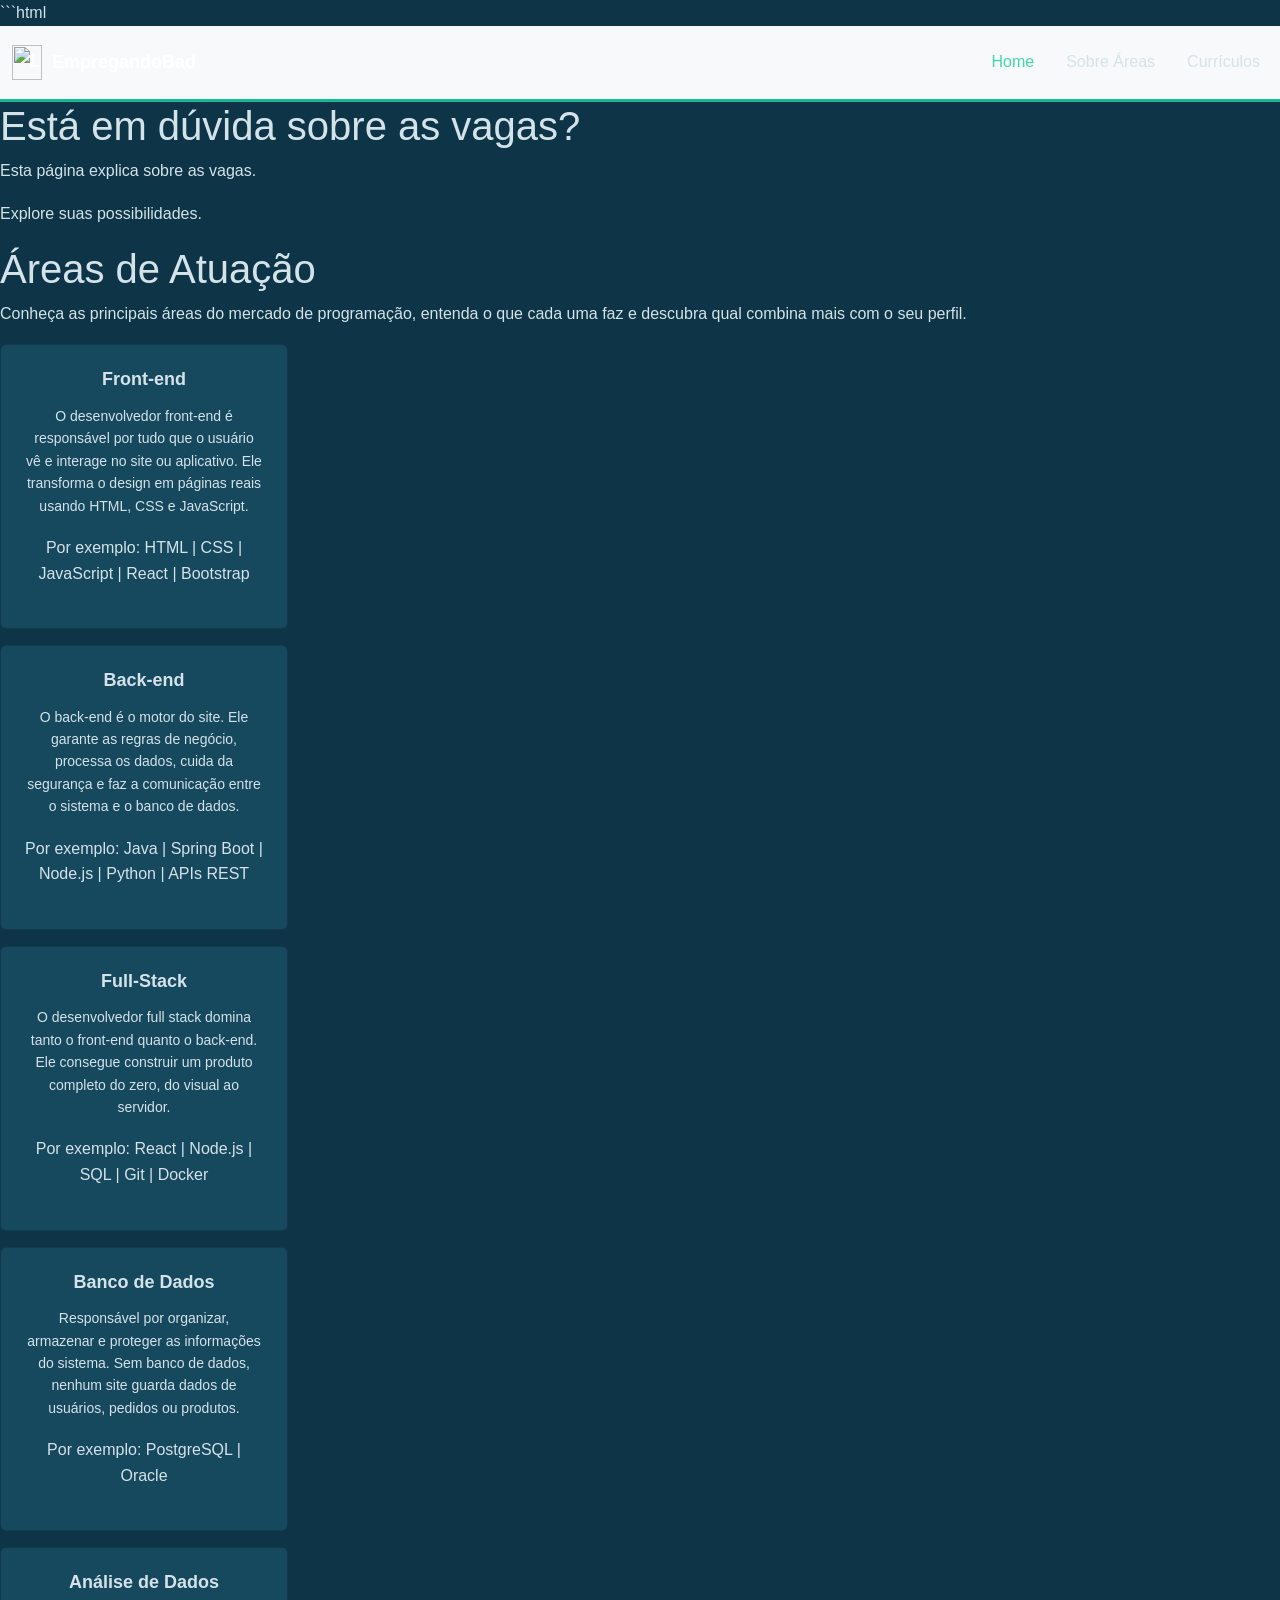
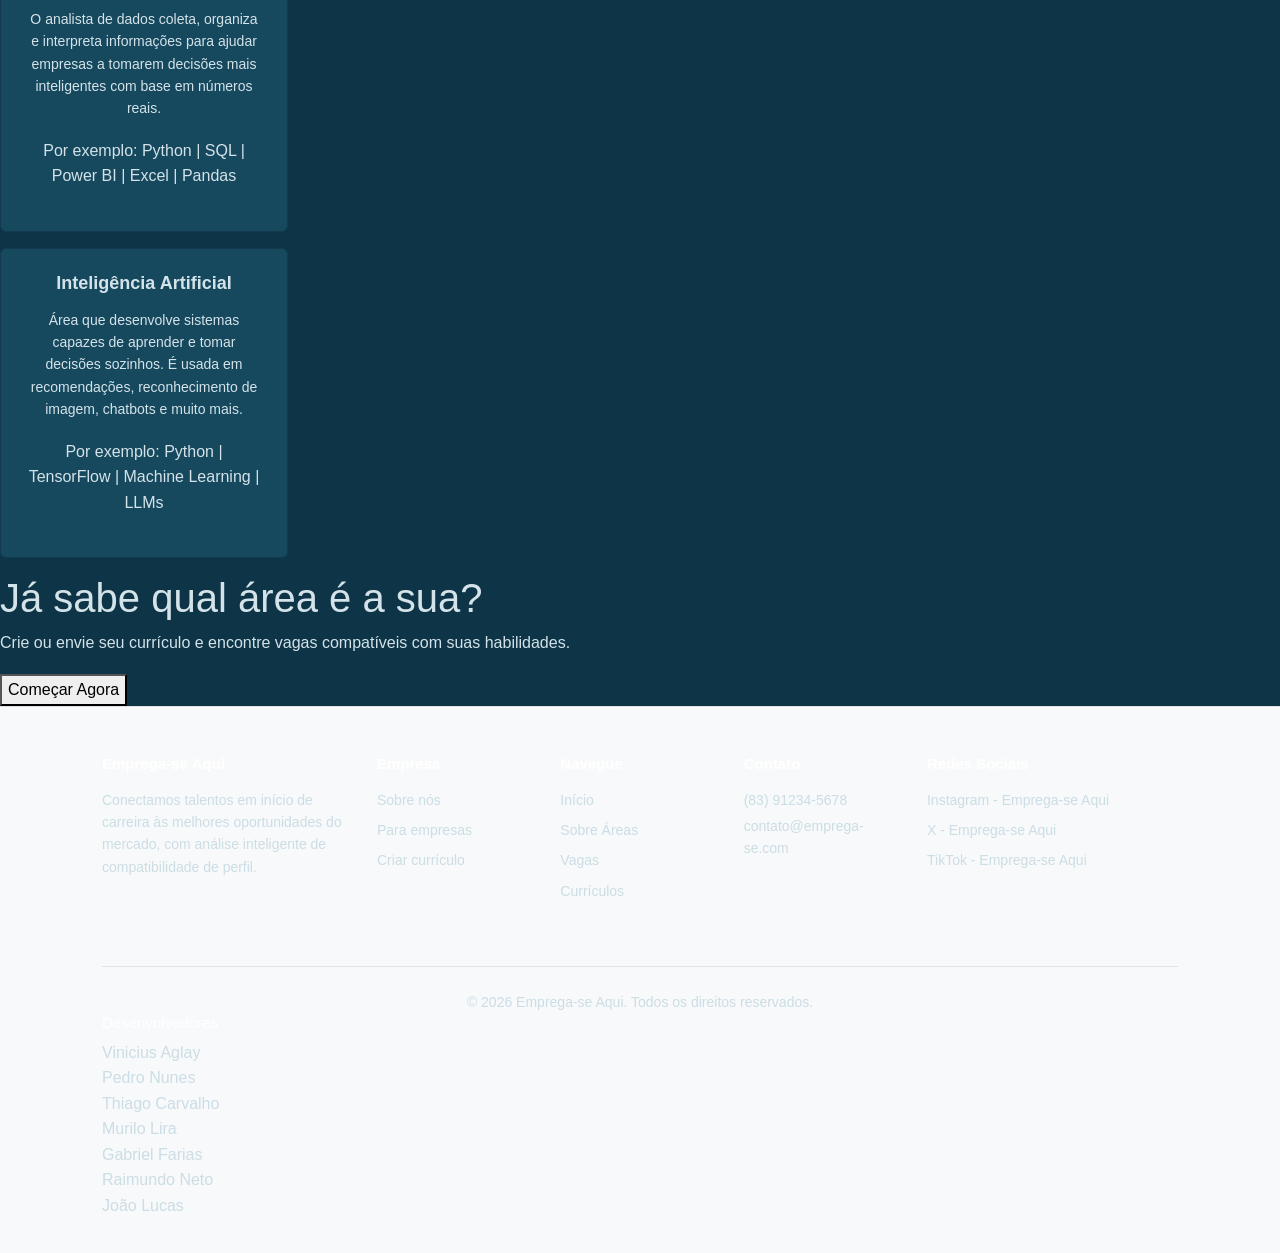
==== area.html @ 3645e340 "feat: Adicionando bagulhos que Vinicius fez" ====
```html
<!DOCTYPE html>
<html lang="en">

<head>
    <meta charset="UTF-8">
    <meta name="viewport" content="width=device-width, initial-scale=1.0">

    <title>Document</title>

    <link href="https://cdn.jsdelivr.net/npm/bootstrap@5.3.8/dist/css/bootstrap.min.css" rel="stylesheet"
        integrity="sha384-sRIl4kxILFvY47J16cr9ZwB07vP4J8+LH7qKQnuqkuIAvNWLzeN8tE5YBujZqJLB"
        crossorigin="anonymous">

    <link rel="stylesheet" href="styles.css">

    <script type="text/babel" src="script.js" defer></script>
    <script src="https://unpkg.com/react@17/umd/react.development.js" crossorigin></script>
    <script src="https://unpkg.com/react-dom@17/umd/react-dom.development.js" crossorigin></script>
    <script src="https://unpkg.com/@babel/standalone/babel.min.js"></script>
</head>

<body>

    <!-- NAV BAR -->
    <nav class="navbar navbar-expand-lg bg-body-tertiary">
        <div class="container-fluid">

            <a class="navbar-brand" href="#">
                <img src="microsoft.png" alt="Logo" width="30" height="34" class="d-inline-block align-text-top">
                EmpregandoBad
            </a>

            <button class="navbar-toggler" type="button" data-bs-toggle="collapse" data-bs-target="#navbarNav"
                aria-controls="navbarNav" aria-expanded="false" aria-label="Toggle navigation">
                <span class="navbar-toggler-icon"></span>
            </button>

            <div class="collapse navbar-collapse" id="navbarNav">
                <ul class="navbar-nav">

                    <li class="nav-item">
                        <a class="nav-link active" aria-current="page" href="index.html">Home</a>
                    </li>

                    <li class="nav-item">
                        <a class="nav-link" href="#">Sobre Áreas</a>
                    </li>

                    <li class="nav-item">
                        <a class="nav-link" href="#">Currículos</a>
                    </li>

                </ul>
            </div>

        </div>
    </nav>

    <!-- Sobre as Vagas -->
    <h1>Está em dúvida sobre as vagas?</h1>

    <p>Esta página explica sobre as vagas.</p>

    <p>Explore suas possibilidades.</p>

    <h1>Áreas de Atuação</h1>

    <p>
        Conheça as principais áreas do mercado de programação, entenda o que cada uma
        faz e descubra qual combina mais com o seu perfil.
    </p>

    <!-- Front-end -->
    <div class="card text-center mb-3" style="width: 18rem;">
        <div class="card-body">

            <h5 class="card-title">Front-end</h5>

            <p class="card-text">
                O desenvolvedor front-end é responsável por tudo que o usuário vê e interage no site ou aplicativo.
                Ele transforma o design em páginas reais usando HTML, CSS e JavaScript.
            </p>

            <div class="tecnologias">
                <p>Por exemplo: HTML | CSS | JavaScript | React | Bootstrap</p>
            </div>

        </div>
    </div>

    <!-- Back-end -->
    <div class="card text-center mb-3" style="width: 18rem;">
        <div class="card-body">

            <h5 class="card-title">Back-end</h5>

            <p class="card-text">
                O back-end é o motor do site. Ele garante as regras de negócio, processa os dados,
                cuida da segurança e faz a comunicação entre o sistema e o banco de dados.
            </p>

            <div class="tecnologias">
                <p>Por exemplo: Java | Spring Boot | Node.js | Python | APIs REST</p>
            </div>

        </div>
    </div>

    <!-- Full-Stack -->
    <div class="card text-center mb-3" style="width: 18rem;">
        <div class="card-body">

            <h5 class="card-title">Full-Stack</h5>

            <p class="card-text">
                O desenvolvedor full stack domina tanto o front-end quanto o back-end.
                Ele consegue construir um produto completo do zero, do visual ao servidor.
            </p>

            <div class="tecnologias">
                <p>Por exemplo: React | Node.js | SQL | Git | Docker</p>
            </div>

        </div>
    </div>

    <!-- Banco de Dados -->
    <div class="card text-center mb-3" style="width: 18rem;">
        <div class="card-body">

            <h5 class="card-title">Banco de Dados</h5>

            <p class="card-text">
                Responsável por organizar, armazenar e proteger as informações do sistema.
                Sem banco de dados, nenhum site guarda dados de usuários, pedidos ou produtos.
            </p>

            <div class="tecnologias">
                <p>Por exemplo: PostgreSQL | Oracle</p>
            </div>

        </div>
    </div>

    <!-- Análise de Dados -->
    <div class="card text-center mb-3" style="width: 18rem;">
        <div class="card-body">

            <h5 class="card-title">Análise de Dados</h5>

            <p class="card-text">
                O analista de dados coleta, organiza e interpreta informações para ajudar empresas
                a tomarem decisões mais inteligentes com base em números reais.
            </p>

            <div class="tecnologias">
                <p>Por exemplo: Python | SQL | Power BI | Excel | Pandas</p>
            </div>

        </div>
    </div>

    <!-- Inteligência Artificial -->
    <div class="card text-center mb-3" style="width: 18rem;">
        <div class="card-body">

            <h5 class="card-title">Inteligência Artificial</h5>

            <p class="card-text">
                Área que desenvolve sistemas capazes de aprender e tomar decisões sozinhos.
                É usada em recomendações, reconhecimento de imagem, chatbots e muito mais.
            </p>

            <div class="tecnologias">
                <p>Por exemplo: Python | TensorFlow | Machine Learning | LLMs</p>
            </div>

        </div>
    </div>

    <h1>Já sabe qual área é a sua?</h1>

    <p>
        Crie ou envie seu currículo e encontre vagas compatíveis com suas habilidades.
    </p>

    <button>Começar Agora</button>

    <!-- FOOTER -->
    <footer class="bg-body-tertiary pt-5 pb-3 border-top">
        <div class="container">

            <div class="row">

                <div class="col-md-3 mb-4">
                    <h5 class="fw-bold mb-3">Emprega-se Aqui</h5>

                    <p class="text-muted small">
                        Conectamos talentos em início de carreira às melhores oportunidades do mercado,
                        com análise inteligente de compatibilidade de perfil.
                    </p>
                </div>

                <div class="col-md-2 mb-4">
                    <h5 class="fw-bold mb-3">Empresa</h5>

                    <ul class="list-unstyled small">
                        <li class="mb-2">
                            <a href="#" class="text-decoration-none text-secondary">Sobre nós</a>
                        </li>

                        <li class="mb-2">
                            <a href="#" class="text-decoration-none text-secondary">Para empresas</a>
                        </li>

                        <li class="mb-2">
                            <a href="#" class="text-decoration-none text-secondary">Criar currículo</a>
                        </li>
                    </ul>
                </div>

                <div class="col-md-2 mb-4">
                    <h5 class="fw-bold mb-3">Navegue</h5>

                    <ul class="list-unstyled small">

                        <li class="mb-2">
                            <a href="index.html" class="text-decoration-none text-secondary">Início</a>
                        </li>

                        <li class="mb-2">
                            <a href="area.html" class="text-decoration-none text-secondary">Sobre Áreas</a>
                        </li>

                        <li class="mb-2">
                            <a href="#" class="text-decoration-none text-secondary">Vagas</a>
                        </li>

                        <li class="mb-2">
                            <a href="#" class="text-decoration-none text-secondary">Currículos</a>
                        </li>
                    </ul>
                </div>

                <div class="col-md-2 mb-4">
                    <h5 class="fw-bold mb-3">Contato</h5>
                    <p class="small text-muted mb-1">(83) 91234-5678</p>
                    <p class="small text-muted">
                        contato@emprega-se.com
                    </p>
                </div>

                <div class="col-md-3 mb-4">
                    <h5 class="fw-bold mb-3">Redes Sociais</h5>

                    <ul class="list-unstyled small">

                        <li class="mb-2">
                            <a href="#" class="text-decoration-none text-secondary">
                                Instagram - Emprega-se Aqui
                            </a>
                        </li>

                        <li class="mb-2">
                            <a href="#" class="text-decoration-none text-secondary">
                                X - Emprega-se Aqui
                            </a>
                        </li>

                        <li class="mb-2">
                            <a href="#" class="text-decoration-none text-secondary">
                                TikTok - Emprega-se Aqui
                            </a>
                        </li>
                    </ul>
                </div>
            </div>
            <hr class="my-4">

            <div class="text-center">
                <p class="text-muted small mb-0">
                    &copy; 2026 Emprega-se Aqui. Todos os direitos reservados.
                </p> 
            </div>

            <h6>Desenvolvedores</h6>
            <p>
                Vinicius Aglay <br>
                Pedro Nunes <br>
                Thiago Carvalho <br>
                Murilo Lira <br>
                Gabriel Farias <br>
                Raimundo Neto <br>
                João Lucas
            </p>
        </div>
    </footer>
</body>
</html>
---- styles.css ----
body {
    font-family: Arial, sans-serif;
    background-color: #0d3447;
    color: #d4e3e9;
    line-height: 1.6;
}

.container {
    max-width: 1100px;
}

h2, h3, h5 {
    color: #f4f8fa;
}

h2 {
    font-size: 26px;
    margin-bottom: 24px;
}

p {
    margin-bottom: 18px;
}

a {
    color: #43d6b0;
}

a:hover {
    color: #8aebcf;
}

/* Menu */
.navbar {
    background-color: #092a3a;
    padding: 14px 0;
    border-bottom: 3px solid #13b992;
}

.navbar-brand {
    display: flex;
    align-items: center;
    gap: 10px;
    font-size: 18px;
    font-weight: 700;
    color: #fff;
}

.navbar-brand img {
    width: 30px;
    height: 35px;
    object-fit: contain;
}

.navbar-brand:hover {
    color: #fff;
}

.navbar-nav {
    margin-left: auto;
    gap: 16px;
}

.navbar .nav-link {
    color: #d4e3e9;
}

.navbar .nav-link:hover,
.navbar .nav-link.active {
    color: #43d6b0;
}

/* Banner e números */
#carouselBanner {
    max-width: 900px;
    margin: 28px auto;
}

#carouselBanner .carousel-inner {
    border-radius: 8px;
}

#carouselBanner img {
    width: 100%;
    height: auto;
    object-fit: contain;
}

.estatisticas h3 {
    font-size: 30px;
    font-weight: 700;
    margin-bottom: 6px;
}

.estatisticas p {
    font-size: 14px;
}

body > hr {
    max-width: 1076px;
    margin: 40px auto;
    border-color: #365d70;
    opacity: 1;
}

/* Passo a passo */
.como-funciona {
    text-align: center;
}

.como-funciona h6 {
    color: #43d6b0;
    margin-bottom: 10px;
}

.como-funciona h3 {
    font-size: 26px;
    margin-bottom: 14px;
}

.cards.container {
    display: flex;
    gap: 24px;
    margin-top: 28px;
    margin-bottom: 40px;
}

.cards .card {
    flex: 1;
    min-width: 0;
    border: 1px solid #365d70;
    border-top: 3px solid #13b992;
    border-radius: 8px;
}

.card {
    background-color: #16485e;
    color: #d4e3e9;
}

.text-muted,
.card-subtitle.text-body-secondary {
    color: #b8ced8 !important;
}

.card-body {
    padding: 24px;
}

.cards .card-body {
    display: flex;
    flex-direction: column;
}

.card-title {
    font-size: 18px;
    font-weight: 700;
    margin-bottom: 14px;
}

.card-subtitle {
    font-size: 15px;
    line-height: 1.5;
}

.card-text {
    font-size: 14px;
}

.card-link {
    margin-top: auto;
    font-weight: 600;
}

/* Sobre e perguntas frequentes */
.quem-somos,
.faq-section {
    max-width: 900px;
    margin-top: 40px;
    margin-bottom: 40px;
}

.quem-somos h2,
.faq-section > h2,
.comments-section > h2 {
    text-align: center;
}

.quem-somos h2:not(:first-child) {
    margin-top: 32px;
}

.quem-somos b {
    display: block;
    text-align: center;
    color: #43d6b0;
    margin-top: 28px;
}

.accordion-item {
    background-color: #16485e;
    border-color: #365d70;
}

.accordion-header {
    margin: 0;
}

.accordion-button {
    color: #f4f8fa;
    background-color: #16485e;
    line-height: 1.5;
}

.accordion-button:not(.collapsed) {
    color: #8aebcf;
    background-color: #1c5369;
    box-shadow: none;
}

.accordion-button::after {
    filter: brightness(0) invert(1);
}

.accordion-button:focus,
.form-control:focus {
    border-color: #43d6b0;
    box-shadow: 0 0 0 3px rgba(67, 214, 176, 0.25);
}

.accordion-body {
    color: #d4e3e9;
}

/* Comentários */
.comments-section {
    margin-top: 40px;
    margin-bottom: 48px;
}

.comments-carousel {
    padding-bottom: 56px;
}

.comment-slide {
    display: flex;
    gap: 24px;
    align-items: stretch;
}

.comment-card {
    flex: 1;
    min-width: 0;
    border: 1px solid #365d70;
    border-radius: 8px;
}

.comment-card .card-text {
    margin-bottom: 0;
}

.comments-carousel .carousel-control-prev,
.comments-carousel .carousel-control-next {
    top: auto;
    bottom: 0;
    width: 36px;
    height: 36px;
    background-color: #1c5369;
    border: 1px solid #527b8e;
    border-radius: 4px;
    opacity: 1;
}

.comments-carousel .carousel-control-prev {
    left: calc(50% - 42px);
}

.comments-carousel .carousel-control-next {
    right: calc(50% - 42px);
}

.comments-carousel .carousel-control-prev-icon,
.comments-carousel .carousel-control-next-icon {
    width: 18px;
    height: 18px;
}

.comment-form {
    max-width: 700px;
    margin: 28px auto 0;
    padding: 24px;
    background-color: #16485e;
    border: 1px solid #365d70;
    border-radius: 8px;
}

.form-label {
    font-weight: 600;
}

.form-control {
    background-color: #0d3447;
    color: #f4f8fa;
    border-color: #527b8e;
    padding: 10px 12px;
}

.form-control::placeholder {
    color: #b8ced8;
    opacity: 1;
}

.form-control:focus {
    background-color: #0d3447;
    color: #f4f8fa;
}

a:focus-visible,
button:focus-visible {
    outline: 2px solid #43d6b0;
    outline-offset: 3px;
}

.btn-primary {
    background-color: #43d6b0;
    border-color: #43d6b0;
    color: #092a3a;
    font-weight: 600;
    padding: 8px 24px;
}

.btn-primary:hover,
.btn-primary:focus-visible,
.btn-primary:active {
    background-color: #8aebcf !important;
    border-color: #8aebcf !important;
    color: #092a3a !important;
}

/* Rodapé */
footer {
    background-color: #092a3a;
    border-color: #365d70 !important;
    color: #cbdde5;
}

footer h5,
footer h6 {
    color: #fff;
    font-size: 15px;
}

footer .text-muted,
footer .text-secondary {
    color: #cbdde5 !important;
}

footer a:hover {
    color: #43d6b0 !important;
}

footer p,
footer a {
    overflow-wrap: anywhere;
}

footer hr {
    border-color: #8aa8b6;
}

.desenvolvedores {
    text-align: center;
    margin-top: 28px;
    font-size: 13px;
}

/* Celular e tablet */
@media (max-width: 767px) {
    #carouselBanner {
        margin: 20px 12px;
    }

    .cards.container,
    .comment-slide {
        flex-direction: column;
        gap: 16px;
    }

    body > hr {
        margin: 28px 12px;
    }

    .card-body,
    .comment-form {
        padding: 20px;
    }
}

@media (max-width: 991px) {
    .navbar-nav {
        gap: 0;
        margin-top: 12px;
    }
}
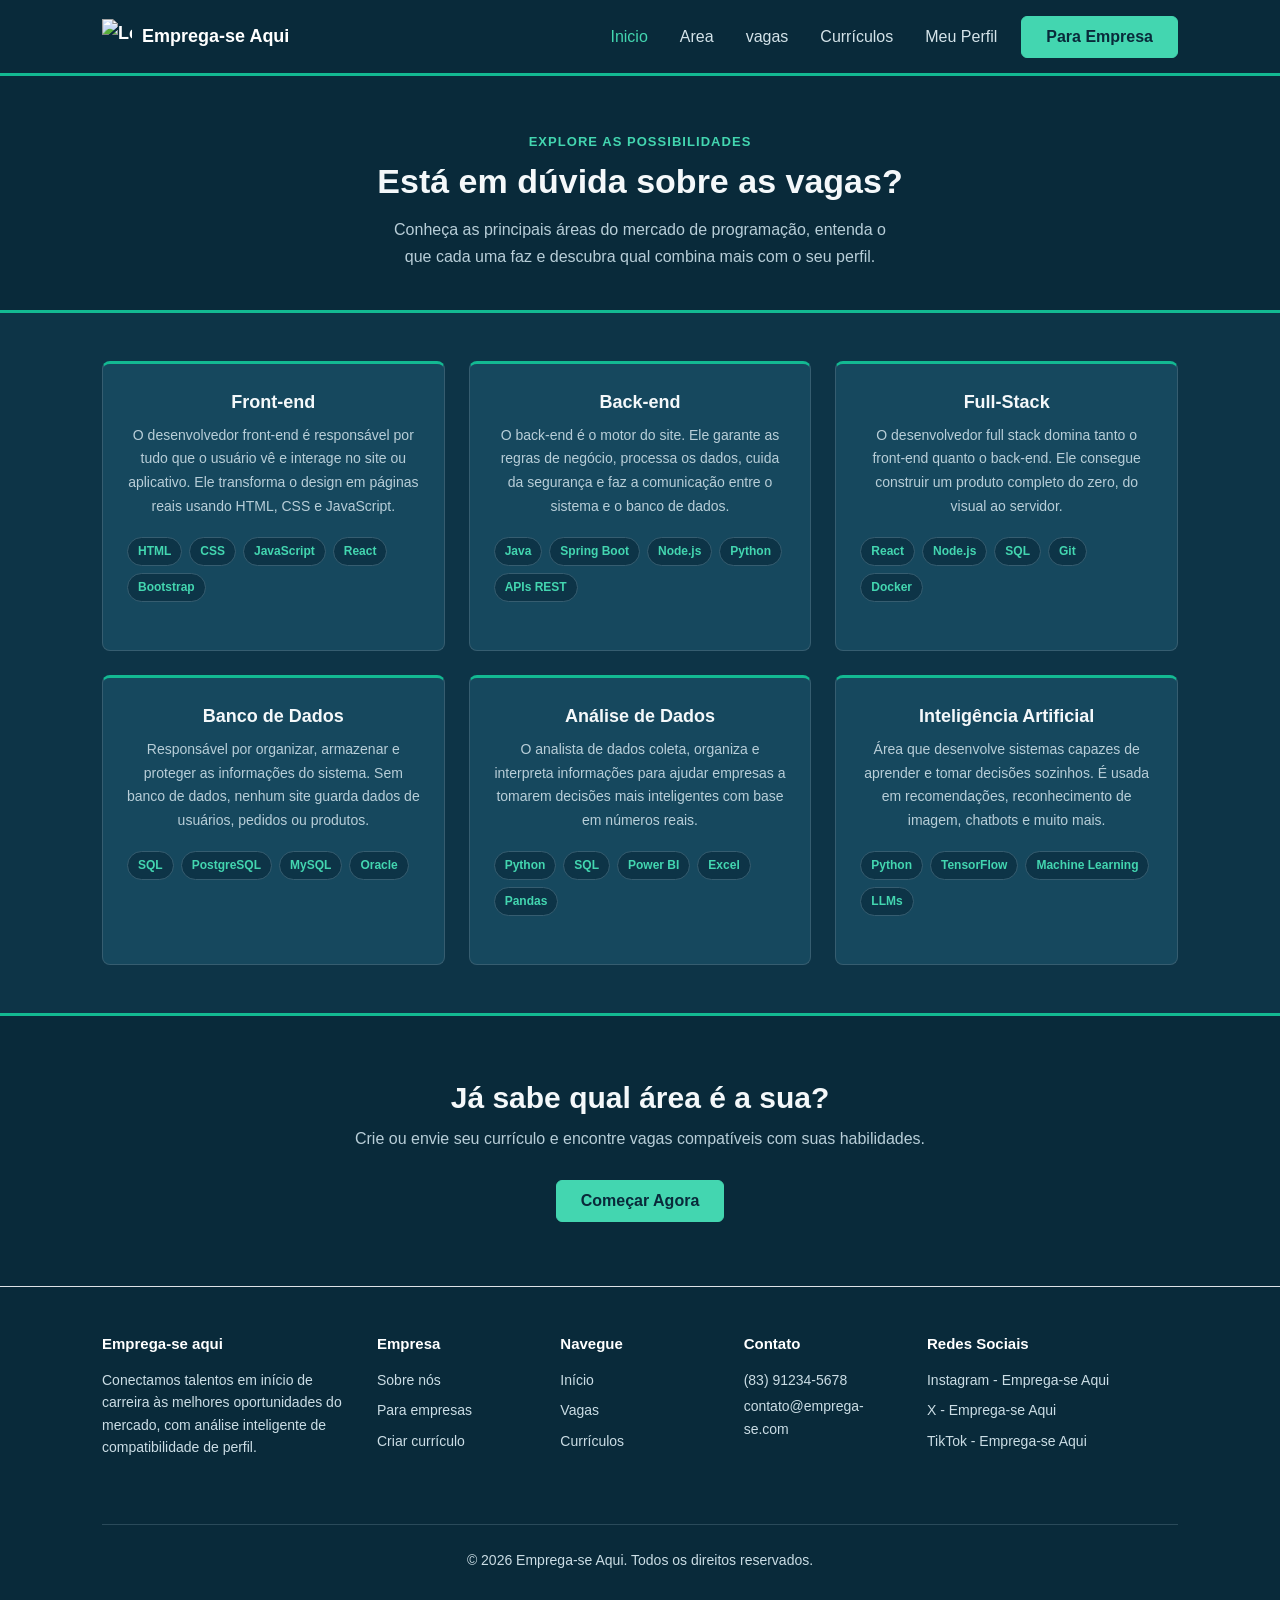
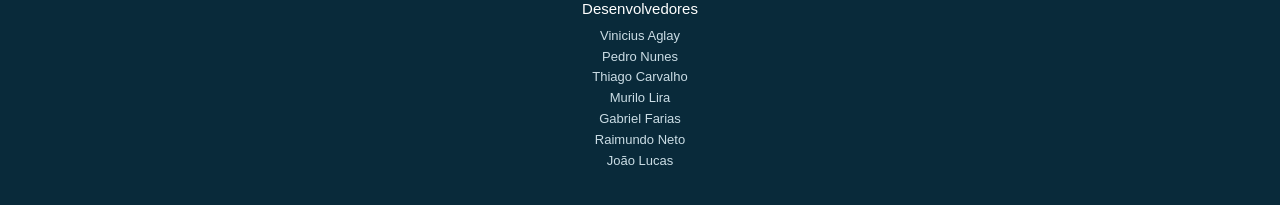
==== commit 27983145: "att dos arquivos de vini." ====
--- a/area.html
+++ b/area.html
@@ -1,12 +1,11 @@
-```html
 <!DOCTYPE html>
-<html lang="en">
+<html lang="pt-br">
 
 <head>
     <meta charset="UTF-8">
     <meta name="viewport" content="width=device-width, initial-scale=1.0">
 
-    <title>Document</title>
+    <title>Áreas — Emprega-se Aqui</title>
 
     <link href="https://cdn.jsdelivr.net/npm/bootstrap@5.3.8/dist/css/bootstrap.min.css" rel="stylesheet"
         integrity="sha384-sRIl4kxILFvY47J16cr9ZwB07vP4J8+LH7qKQnuqkuIAvNWLzeN8tE5YBujZqJLB"
@@ -22,280 +21,245 @@
 
 <body>
 
-    <!-- NAV BAR -->
-    <nav class="navbar navbar-expand-lg bg-body-tertiary">
-        <div class="container-fluid">
-
-            <a class="navbar-brand" href="#">
-                <img src="microsoft.png" alt="Logo" width="30" height="34" class="d-inline-block align-text-top">
-                EmpregandoBad
-            </a>
-
-            <button class="navbar-toggler" type="button" data-bs-toggle="collapse" data-bs-target="#navbarNav"
-                aria-controls="navbarNav" aria-expanded="false" aria-label="Toggle navigation">
-                <span class="navbar-toggler-icon"></span>
-            </button>
-
-            <div class="collapse navbar-collapse" id="navbarNav">
-                <ul class="navbar-nav">
-
-                    <li class="nav-item">
-                        <a class="nav-link active" aria-current="page" href="index.html">Home</a>
-                    </li>
-
-                    <li class="nav-item">
-                        <a class="nav-link" href="#">Sobre Áreas</a>
-                    </li>
-
-                    <li class="nav-item">
-                        <a class="nav-link" href="#">Currículos</a>
-                    </li>
-
-                </ul>
-            </div>
-
-        </div>
+    <nav class="navbar navbar-expand-lg" data-bs-theme="dark">
+      <div class="container">
+        <a class="navbar-brand" href="index.html">
+          <img src ="img/logo_emprega_se_aqui_30x35.png" alt="Logo" width="30" height="34" class="d-inline-block align-text-top"/>
+          Emprega-se Aqui
+        </a>
+        <button class="navbar-toggler" type="button" data-bs-toggle="collapse" data-bs-target="#navbarNav" aria-controls="navbarNav" aria-expanded="false" aria-label="Abrir menu">
+          <span class="navbar-toggler-icon"></span>
+        </button>
+        <div class="collapse navbar-collapse" id="navbarNav">
+          <ul class="navbar-nav">
+            <li class="nav-item">
+              <a class="nav-link active" aria-current="page" href="index.html">Inicio</a>
+            </li>
+            <li class="nav-item">
+              <a class="nav-link" href="area.html">Area</a>
+            </li>
+
+            <li class="nav-item">
+              <a class="nav-link" href="vagas.html">vagas</a>
+            </li>
+            <li class="nav-item">
+              <a class="nav-link" href="curriculo.html">Currículos</a>
+            </li>
+
+            <li class = "nav-item">
+              <a class ="nav-link" href="perfil.html">Meu Perfil</a>
+            </li>
+
+            <a class="btn btn-primary" href="empresa.html" role="button">Para Empresa</a>
+          </ul>
+        </div>
+      </div>
     </nav>
-
-    <!-- Sobre as Vagas -->
-    <h1>Está em dúvida sobre as vagas?</h1>
-
-    <p>Esta página explica sobre as vagas.</p>
-
-    <p>Explore suas possibilidades.</p>
-
-    <h1>Áreas de Atuação</h1>
-
-    <p>
-        Conheça as principais áreas do mercado de programação, entenda o que cada uma
-        faz e descubra qual combina mais com o seu perfil.
-    </p>
-
-    <!-- Front-end -->
-    <div class="card text-center mb-3" style="width: 18rem;">
-        <div class="card-body">
-
-            <h5 class="card-title">Front-end</h5>
-
-            <p class="card-text">
-                O desenvolvedor front-end é responsável por tudo que o usuário vê e interage no site ou aplicativo.
-                Ele transforma o design em páginas reais usando HTML, CSS e JavaScript.
+    
+    <div class="areas-hero">
+        <div class="container">
+            <p class="areas-rotulo">Explore as possibilidades</p>
+            <h1 class="areas-titulo">Está em dúvida sobre as vagas?</h1>
+            <p class="areas-subtitulo">
+                Conheça as principais áreas do mercado de programação, entenda o que cada uma
+                faz e descubra qual combina mais com o seu perfil.
             </p>
-
-            <div class="tecnologias">
-                <p>Por exemplo: HTML | CSS | JavaScript | React | Bootstrap</p>
-            </div>
-
         </div>
     </div>
 
-    <!-- Back-end -->
-    <div class="card text-center mb-3" style="width: 18rem;">
-        <div class="card-body">
-
-            <h5 class="card-title">Back-end</h5>
-
-            <p class="card-text">
-                O back-end é o motor do site. Ele garante as regras de negócio, processa os dados,
-                cuida da segurança e faz a comunicação entre o sistema e o banco de dados.
-            </p>
-
-            <div class="tecnologias">
-                <p>Por exemplo: Java | Spring Boot | Node.js | Python | APIs REST</p>
+
+    <div class="container my-5">
+        <div class="row g-4">
+
+            <!-- Front-end -->
+            <div class="col-md-6 col-lg-4">
+                <div class="area-card text-center">
+                    <h5 class="area-nome">Front-end</h5>
+                    <p class="area-desc">
+                        O desenvolvedor front-end é responsável por tudo que o usuário vê e interage no site ou aplicativo.
+                        Ele transforma o design em páginas reais usando HTML, CSS e JavaScript.
+                    </p>
+                    <div class="area-techs">
+                        <span class="tech-tag">HTML</span>
+                        <span class="tech-tag">CSS</span>
+                        <span class="tech-tag">JavaScript</span>
+                        <span class="tech-tag">React</span>
+                        <span class="tech-tag">Bootstrap</span>
+                    </div>
+                </div>
+            </div>
+
+            <!-- Back-end -->
+            <div class="col-md-6 col-lg-4">
+                <div class="area-card text-center">
+                    <h5 class="area-nome">Back-end</h5>
+                    <p class="area-desc">
+                        O back-end é o motor do site. Ele garante as regras de negócio, processa os dados,
+                        cuida da segurança e faz a comunicação entre o sistema e o banco de dados.
+                    </p>
+                    <div class="area-techs">
+                        <span class="tech-tag">Java</span>
+                        <span class="tech-tag">Spring Boot</span>
+                        <span class="tech-tag">Node.js</span>
+                        <span class="tech-tag">Python</span>
+                        <span class="tech-tag">APIs REST</span>
+                    </div>
+                </div>
+            </div>
+
+            <!-- Full-Stack -->
+            <div class="col-md-6 col-lg-4">
+                <div class="area-card text-center">
+                    <h5 class="area-nome">Full-Stack</h5>
+                    <p class="area-desc">
+                        O desenvolvedor full stack domina tanto o front-end quanto o back-end.
+                        Ele consegue construir um produto completo do zero, do visual ao servidor.
+                    </p>
+                    <div class="area-techs">
+                        <span class="tech-tag">React</span>
+                        <span class="tech-tag">Node.js</span>
+                        <span class="tech-tag">SQL</span>
+                        <span class="tech-tag">Git</span>
+                        <span class="tech-tag">Docker</span>
+                    </div>
+                </div>
+            </div>
+
+            <!-- Banco de Dados -->
+            <div class="col-md-6 col-lg-4">
+                <div class="area-card text-center">
+                    <h5 class="area-nome">Banco de Dados</h5>
+                    <p class="area-desc">
+                        Responsável por organizar, armazenar e proteger as informações do sistema.
+                        Sem banco de dados, nenhum site guarda dados de usuários, pedidos ou produtos.
+                    </p>
+                    <div class="area-techs">
+                        <span class="tech-tag">SQL</span>
+                        <span class="tech-tag">PostgreSQL</span>
+                        <span class="tech-tag">MySQL</span>
+                        <span class="tech-tag">Oracle</span>
+                    </div>
+                </div>
+            </div>
+
+            <!-- Análise de Dados -->
+            <div class="col-md-6 col-lg-4">
+                <div class="area-card text-center">
+                    <h5 class="area-nome">Análise de Dados</h5>
+                    <p class="area-desc">
+                        O analista de dados coleta, organiza e interpreta informações para ajudar empresas
+                        a tomarem decisões mais inteligentes com base em números reais.
+                    </p>
+                    <div class="area-techs">
+                        <span class="tech-tag">Python</span>
+                        <span class="tech-tag">SQL</span>
+                        <span class="tech-tag">Power BI</span>
+                        <span class="tech-tag">Excel</span>
+                        <span class="tech-tag">Pandas</span>
+                    </div>
+                </div>
+            </div>
+
+            <!-- Inteligência Artificial -->
+            <div class="col-md-6 col-lg-4">
+                <div class="area-card text-center">
+                    <h5 class="area-nome">Inteligência Artificial</h5>
+                    <p class="area-desc">
+                        Área que desenvolve sistemas capazes de aprender e tomar decisões sozinhos.
+                        É usada em recomendações, reconhecimento de imagem, chatbots e muito mais.
+                    </p>
+                    <div class="area-techs">
+                        <span class="tech-tag">Python</span>
+                        <span class="tech-tag">TensorFlow</span>
+                        <span class="tech-tag">Machine Learning</span>
+                        <span class="tech-tag">LLMs</span>
+                    </div>
+                </div>
             </div>
 
         </div>
     </div>
 
-    <!-- Full-Stack -->
-    <div class="card text-center mb-3" style="width: 18rem;">
-        <div class="card-body">
-
-            <h5 class="card-title">Full-Stack</h5>
-
-            <p class="card-text">
-                O desenvolvedor full stack domina tanto o front-end quanto o back-end.
-                Ele consegue construir um produto completo do zero, do visual ao servidor.
-            </p>
-
-            <div class="tecnologias">
-                <p>Por exemplo: React | Node.js | SQL | Git | Docker</p>
-            </div>
-
+    <!-- CTA FINAL -->
+    <div class="areas-cta">
+        <div class="container">
+            <h2>Já sabe qual área é a sua?</h2>
+            <p>Crie ou envie seu currículo e encontre vagas compatíveis com suas habilidades.</p>
+            <a href="curriculo.html" class="btn btn-primary">Começar Agora</a>
         </div>
     </div>
 
-    <!-- Banco de Dados -->
-    <div class="card text-center mb-3" style="width: 18rem;">
-        <div class="card-body">
-
-            <h5 class="card-title">Banco de Dados</h5>
-
-            <p class="card-text">
-                Responsável por organizar, armazenar e proteger as informações do sistema.
-                Sem banco de dados, nenhum site guarda dados de usuários, pedidos ou produtos.
-            </p>
-
-            <div class="tecnologias">
-                <p>Por exemplo: PostgreSQL | Oracle</p>
-            </div>
-
-        </div>
-    </div>
-
-    <!-- Análise de Dados -->
-    <div class="card text-center mb-3" style="width: 18rem;">
-        <div class="card-body">
-
-            <h5 class="card-title">Análise de Dados</h5>
-
-            <p class="card-text">
-                O analista de dados coleta, organiza e interpreta informações para ajudar empresas
-                a tomarem decisões mais inteligentes com base em números reais.
-            </p>
-
-            <div class="tecnologias">
-                <p>Por exemplo: Python | SQL | Power BI | Excel | Pandas</p>
-            </div>
-
-        </div>
-    </div>
-
-    <!-- Inteligência Artificial -->
-    <div class="card text-center mb-3" style="width: 18rem;">
-        <div class="card-body">
-
-            <h5 class="card-title">Inteligência Artificial</h5>
-
-            <p class="card-text">
-                Área que desenvolve sistemas capazes de aprender e tomar decisões sozinhos.
-                É usada em recomendações, reconhecimento de imagem, chatbots e muito mais.
-            </p>
-
-            <div class="tecnologias">
-                <p>Por exemplo: Python | TensorFlow | Machine Learning | LLMs</p>
-            </div>
-
-        </div>
-    </div>
-
-    <h1>Já sabe qual área é a sua?</h1>
-
-    <p>
-        Crie ou envie seu currículo e encontre vagas compatíveis com suas habilidades.
-    </p>
-
-    <button>Começar Agora</button>
-
-    <!-- FOOTER -->
-    <footer class="bg-body-tertiary pt-5 pb-3 border-top">
+    <!-- FOOTER — igual aos outros arquivos, não alterado -->
+    <footer class="pt-5 pb-3 border-top">
         <div class="container">
-
             <div class="row">
-
                 <div class="col-md-3 mb-4">
-                    <h5 class="fw-bold mb-3">Emprega-se Aqui</h5>
-
+                    <h5 class="fw-bold mb-3">Emprega-se aqui</h5>
                     <p class="text-muted small">
-                        Conectamos talentos em início de carreira às melhores oportunidades do mercado,
-                        com análise inteligente de compatibilidade de perfil.
+                        Conectamos talentos em início de carreira às melhores
+                        oportunidades do mercado, com análise inteligente de
+                        compatibilidade de perfil.
                     </p>
                 </div>
 
                 <div class="col-md-2 mb-4">
                     <h5 class="fw-bold mb-3">Empresa</h5>
-
                     <ul class="list-unstyled small">
-                        <li class="mb-2">
-                            <a href="#" class="text-decoration-none text-secondary">Sobre nós</a>
-                        </li>
-
-                        <li class="mb-2">
-                            <a href="#" class="text-decoration-none text-secondary">Para empresas</a>
-                        </li>
-
-                        <li class="mb-2">
-                            <a href="#" class="text-decoration-none text-secondary">Criar currículo</a>
-                        </li>
+                        <li class="mb-2"><a href="#" class="text-decoration-none text-secondary">Sobre nós</a></li>
+                        <li class="mb-2"><a href="#" class="text-decoration-none text-secondary">Para empresas</a></li>
+                        <li class="mb-2"><a href="#" class="text-decoration-none text-secondary">Criar currículo</a></li>
                     </ul>
                 </div>
 
                 <div class="col-md-2 mb-4">
                     <h5 class="fw-bold mb-3">Navegue</h5>
-
                     <ul class="list-unstyled small">
-
-                        <li class="mb-2">
-                            <a href="index.html" class="text-decoration-none text-secondary">Início</a>
-                        </li>
-
-                        <li class="mb-2">
-                            <a href="area.html" class="text-decoration-none text-secondary">Sobre Áreas</a>
-                        </li>
-
-                        <li class="mb-2">
-                            <a href="#" class="text-decoration-none text-secondary">Vagas</a>
-                        </li>
-
-                        <li class="mb-2">
-                            <a href="#" class="text-decoration-none text-secondary">Currículos</a>
-                        </li>
+                        <li class="mb-2"><a href="index.html" class="text-decoration-none text-secondary">Início</a></li>
+                        <li class="mb-2"><a href="#" class="text-decoration-none text-secondary">Vagas</a></li>
+                        <li class="mb-2"><a href="#" class="text-decoration-none text-secondary">Currículos</a></li>
                     </ul>
                 </div>
 
                 <div class="col-md-2 mb-4">
                     <h5 class="fw-bold mb-3">Contato</h5>
                     <p class="small text-muted mb-1">(83) 91234-5678</p>
-                    <p class="small text-muted">
-                        contato@emprega-se.com
-                    </p>
+                    <p class="small text-muted">contato@emprega-se.com</p>
                 </div>
 
                 <div class="col-md-3 mb-4">
                     <h5 class="fw-bold mb-3">Redes Sociais</h5>
-
                     <ul class="list-unstyled small">
-
-                        <li class="mb-2">
-                            <a href="#" class="text-decoration-none text-secondary">
-                                Instagram - Emprega-se Aqui
-                            </a>
-                        </li>
-
-                        <li class="mb-2">
-                            <a href="#" class="text-decoration-none text-secondary">
-                                X - Emprega-se Aqui
-                            </a>
-                        </li>
-
-                        <li class="mb-2">
-                            <a href="#" class="text-decoration-none text-secondary">
-                                TikTok - Emprega-se Aqui
-                            </a>
-                        </li>
+                        <li class="mb-2"><a href="#" class="text-decoration-none text-secondary">Instagram - Emprega-se Aqui</a></li>
+                        <li class="mb-2"><a href="#" class="text-decoration-none text-secondary">X - Emprega-se Aqui</a></li>
+                        <li class="mb-2"><a href="#" class="text-decoration-none text-secondary">TikTok - Emprega-se Aqui</a></li>
                     </ul>
                 </div>
             </div>
-            <hr class="my-4">
+
+            <hr class="my-4" />
 
             <div class="text-center">
-                <p class="text-muted small mb-0">
-                    &copy; 2026 Emprega-se Aqui. Todos os direitos reservados.
-                </p> 
-            </div>
-
-            <h6>Desenvolvedores</h6>
-            <p>
-                Vinicius Aglay <br>
-                Pedro Nunes <br>
-                Thiago Carvalho <br>
-                Murilo Lira <br>
-                Gabriel Farias <br>
-                Raimundo Neto <br>
-                João Lucas
-            </p>
+                <p class="text-muted small mb-0">&copy; 2026 Emprega-se Aqui. Todos os direitos reservados.</p>
+            </div>
+
+            <div class="desenvolvedores">
+                <h6>Desenvolvedores</h6>
+                <p>
+                    Vinicius Aglay <br />
+                    Pedro Nunes <br />
+                    Thiago Carvalho <br />
+                    Murilo Lira <br />
+                    Gabriel Farias <br />
+                    Raimundo Neto <br />
+                    João Lucas
+                </p>
+            </div>
         </div>
     </footer>
+
+    <script src="https://cdn.jsdelivr.net/npm/bootstrap@5.3.8/dist/js/bootstrap.bundle.min.js"
+        integrity="sha384-FKyoEForCGlyvwx9Hj09JcYn3nv7wiPVlz7YYwJvWVcXK/BmnVDxM+D2scQbITxI"
+        crossorigin="anonymous"></script>
 </body>
-</html>
-
+
+</html>
--- a/styles.css
+++ b/styles.css
@@ -1,3 +1,10 @@
+/* =============================================
+   styles.css — Emprega-se Aqui
+   ============================================= */
+
+
+/* ===== GERAL ===== */
+
 body {
     font-family: Arial, sans-serif;
     background-color: #0d3447;
@@ -30,7 +37,9 @@
     color: #8aebcf;
 }
 
-/* Menu */
+
+/* ===== NAVBAR ===== */
+
 .navbar {
     background-color: #092a3a;
     padding: 14px 0;
@@ -70,7 +79,9 @@
     color: #43d6b0;
 }
 
-/* Banner e números */
+
+/* ===== BANNER E NÚMEROS ===== */
+
 #carouselBanner {
     max-width: 900px;
     margin: 28px auto;
@@ -103,7 +114,9 @@
     opacity: 1;
 }
 
-/* Passo a passo */
+
+/* ===== COMO FUNCIONA ===== */
+
 .como-funciona {
     text-align: center;
 }
@@ -133,6 +146,9 @@
     border-radius: 8px;
 }
 
+
+/* ===== CARDS GERAIS ===== */
+
 .card {
     background-color: #16485e;
     color: #d4e3e9;
@@ -172,7 +188,9 @@
     font-weight: 600;
 }
 
-/* Sobre e perguntas frequentes */
+
+/* ===== QUEM SOMOS E FAQ ===== */
+
 .quem-somos,
 .faq-section {
     max-width: 900px;
@@ -232,7 +250,9 @@
     color: #d4e3e9;
 }
 
-/* Comentários */
+
+/* ===== COMENTÁRIOS ===== */
+
 .comments-section {
     margin-top: 40px;
     margin-bottom: 48px;
@@ -337,7 +357,126 @@
     color: #092a3a !important;
 }
 
-/* Rodapé */
+
+/* ===== PÁGINA DE ÁREAS ===== */
+
+.areas-hero {
+    background-color: #092a3a;
+    padding: 56px 0 40px;
+    text-align: center;
+    border-bottom: 3px solid #13b992;
+}
+
+.areas-rotulo {
+    font-size: 13px;
+    font-weight: 700;
+    text-transform: uppercase;
+    letter-spacing: 0.08em;
+    color: #43d6b0;
+    margin-bottom: 8px;
+}
+
+.areas-titulo {
+    font-size: 34px;
+    font-weight: 800;
+    color: #f4f8fa;
+    margin-bottom: 14px;
+}
+
+.areas-subtitulo {
+    font-size: 16px;
+    color: #b8ced8;
+    max-width: 520px;
+    margin: 0 auto;
+    line-height: 1.7;
+}
+
+.area-card {
+    background-color: #16485e;
+    border: 1px solid #365d70;
+    border-top: 3px solid #13b992;
+    border-radius: 8px;
+    padding: 28px 24px;
+    height: 100%;
+    transition: box-shadow 0.2s, transform 0.2s;
+}
+
+.area-card:hover {
+    box-shadow: 0 8px 24px rgba(0, 0, 0, 0.3);
+    transform: translateY(-4px);
+}
+
+.area-icone {
+    font-size: 34px;
+    margin-bottom: 14px;
+}
+
+.area-nome {
+    font-size: 18px;
+    font-weight: 700;
+    color: #f4f8fa;
+    margin-bottom: 10px;
+}
+
+.area-desc {
+    font-size: 14px;
+    color: #b8ced8;
+    line-height: 1.7;
+    margin-bottom: 18px;
+}
+
+.area-techs {
+    display: flex;
+    flex-wrap: wrap;
+    gap: 7px;
+    margin-bottom: 20px;
+}
+
+.tech-tag {
+    background-color: #0d3447;
+    color: #43d6b0;
+    border: 1px solid #365d70;
+    font-size: 12px;
+    font-weight: 600;
+    padding: 4px 10px;
+    border-radius: 50px;
+}
+
+.area-link {
+    font-size: 13px;
+    font-weight: 600;
+    color: #43d6b0;
+    text-decoration: none;
+}
+
+.area-link:hover {
+    color: #8aebcf;
+    text-decoration: underline;
+}
+
+.areas-cta {
+    background-color: #092a3a;
+    border-top: 3px solid #13b992;
+    padding: 64px 0;
+    text-align: center;
+}
+
+.areas-cta h2 {
+    font-size: 30px;
+    font-weight: 800;
+    color: #f4f8fa;
+    margin-bottom: 10px;
+}
+
+.areas-cta p {
+    font-size: 16px;
+    color: #b8ced8;
+    margin-bottom: 28px;
+}
+
+
+/* ===== FOOTER ===== */
+
 footer {
     background-color: #092a3a;
     border-color: #365d70 !important;
@@ -374,31 +513,3 @@
     font-size: 13px;
 }
 
-/* Celular e tablet */
-@media (max-width: 767px) {
-    #carouselBanner {
-        margin: 20px 12px;
-    }
-
-    .cards.container,
-    .comment-slide {
-        flex-direction: column;
-        gap: 16px;
-    }
-
-    body > hr {
-        margin: 28px 12px;
-    }
-
-    .card-body,
-    .comment-form {
-        padding: 20px;
-    }
-}
-
-@media (max-width: 991px) {
-    .navbar-nav {
-        gap: 0;
-        margin-top: 12px;
-    }
-}
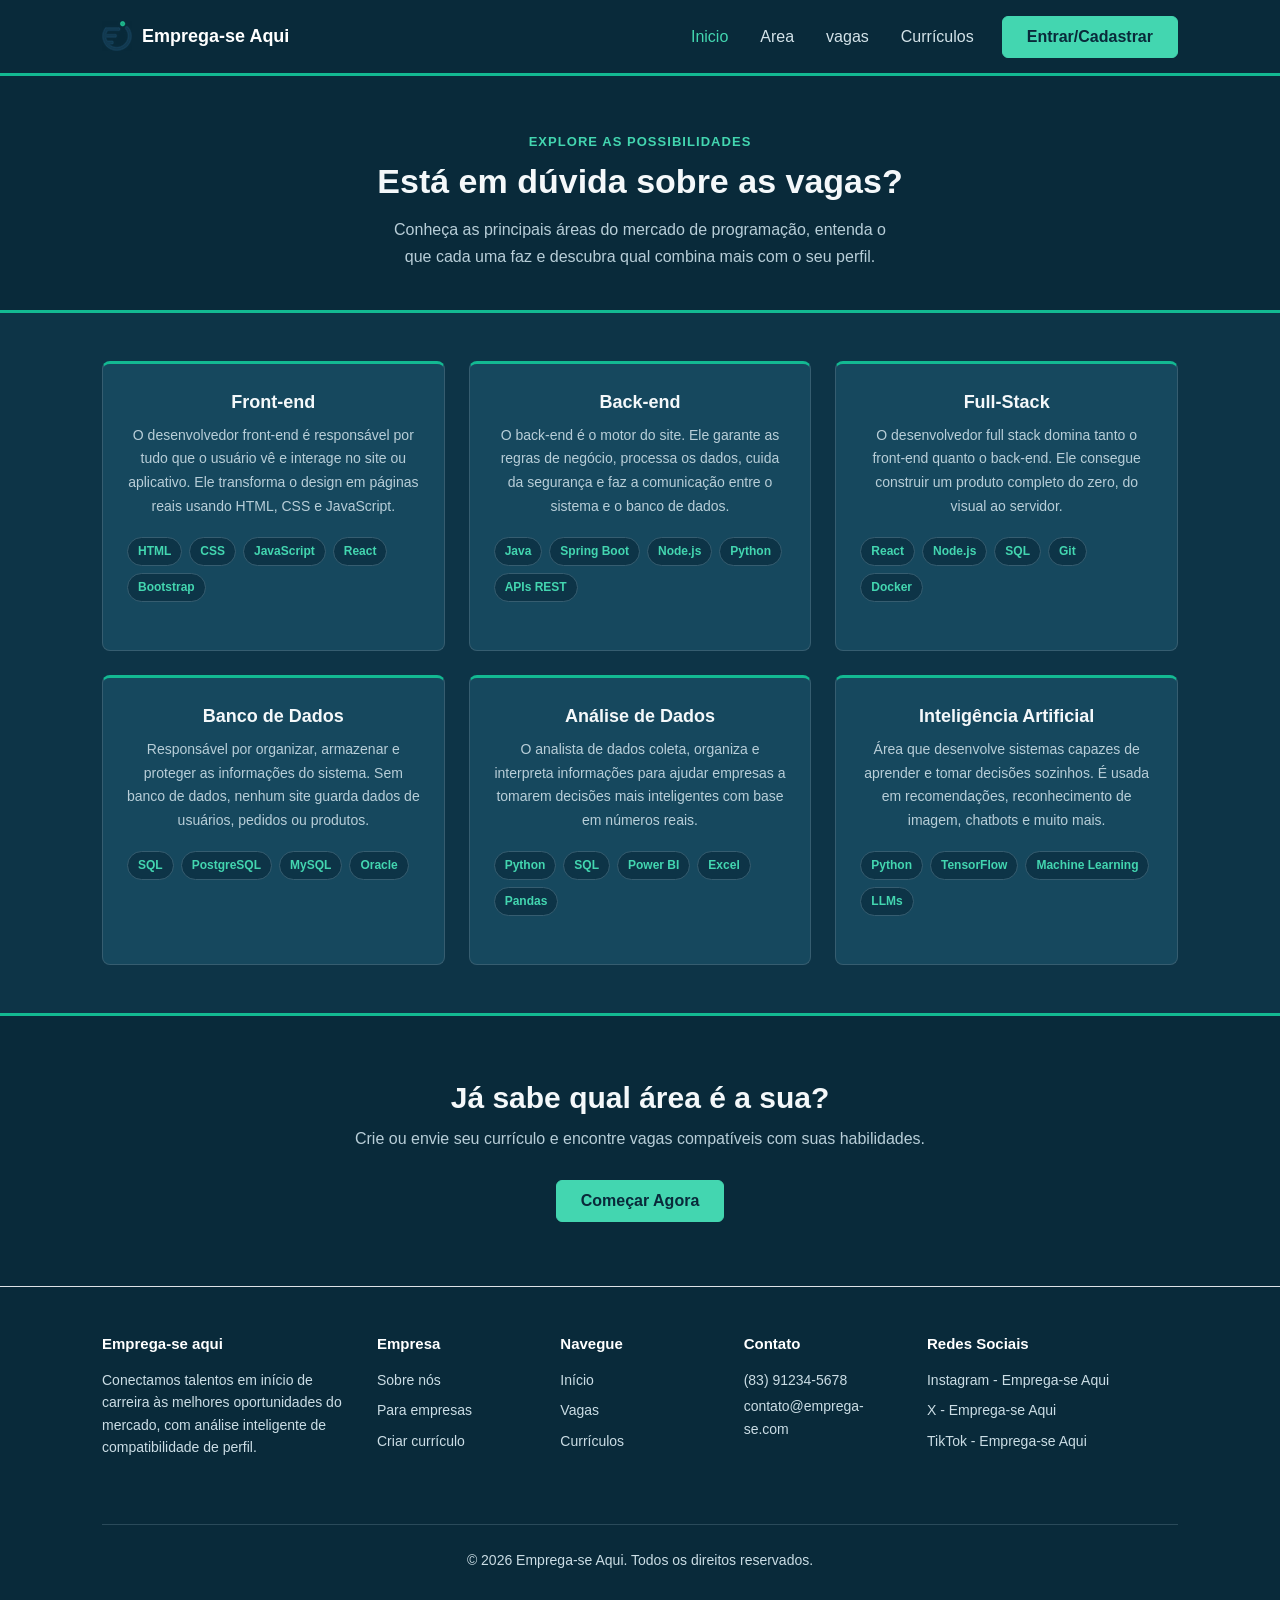
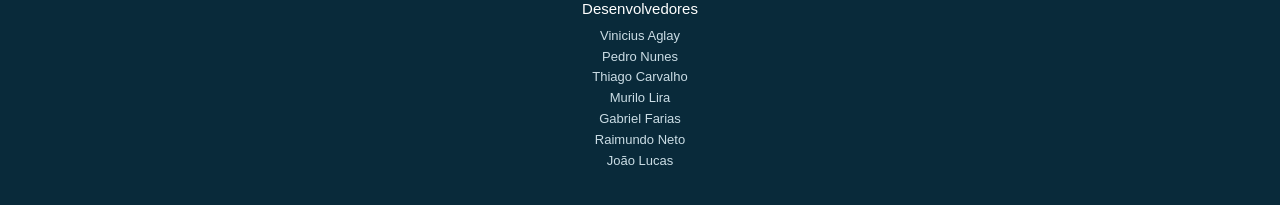
==== commit 421196c9: "add funcao cadastro cnpj e login" ====
--- a/area.html
+++ b/area.html
@@ -12,11 +12,6 @@
         crossorigin="anonymous">
 
     <link rel="stylesheet" href="styles.css">
-
-    <script type="text/babel" src="script.js" defer></script>
-    <script src="https://unpkg.com/react@17/umd/react.development.js" crossorigin></script>
-    <script src="https://unpkg.com/react-dom@17/umd/react-dom.development.js" crossorigin></script>
-    <script src="https://unpkg.com/@babel/standalone/babel.min.js"></script>
 </head>
 
 <body>
@@ -24,9 +19,10 @@
     <nav class="navbar navbar-expand-lg" data-bs-theme="dark">
       <div class="container">
         <a class="navbar-brand" href="index.html">
-          <img src ="img/logo_emprega_se_aqui_30x35.png" alt="Logo" width="30" height="34" class="d-inline-block align-text-top"/>
+          <img src ="logo_emprega_se_aqui_30x35.png" alt="Logo" width="30" height="34" class="d-inline-block align-text-top"/>
           Emprega-se Aqui
         </a>
+        <a class="btn btn-primary acesso-empresa" href="empresa.html" target="_blank" rel="noopener noreferrer">Entrar/Cadastrar</a>
         <button class="navbar-toggler" type="button" data-bs-toggle="collapse" data-bs-target="#navbarNav" aria-controls="navbarNav" aria-expanded="false" aria-label="Abrir menu">
           <span class="navbar-toggler-icon"></span>
         </button>
@@ -45,12 +41,6 @@
             <li class="nav-item">
               <a class="nav-link" href="curriculo.html">Currículos</a>
             </li>
-
-            <li class = "nav-item">
-              <a class ="nav-link" href="perfil.html">Meu Perfil</a>
-            </li>
-
-            <a class="btn btn-primary" href="empresa.html" role="button">Para Empresa</a>
           </ul>
         </div>
       </div>
--- a/styles.css
+++ b/styles.css
@@ -475,6 +475,431 @@
 }
 
 
+/* ===== PÁGINA DE VAGAS ===== */
+
+.vagas-hero {
+    background-color: #092a3a;
+    padding: 56px 0 44px;
+    text-align: center;
+    border-bottom: 3px solid #13b992;
+}
+
+.vagas-rotulo {
+    font-size: 13px;
+    font-weight: 700;
+    text-transform: uppercase;
+    letter-spacing: 0.08em;
+    color: #43d6b0;
+    margin-bottom: 8px;
+}
+
+.vagas-titulo {
+    font-size: 34px;
+    font-weight: 800;
+    color: #f4f8fa;
+    margin-bottom: 14px;
+}
+
+.vagas-subtitulo {
+    font-size: 16px;
+    color: #b8ced8;
+    max-width: 520px;
+    margin: 0 auto 28px;
+    line-height: 1.7;
+}
+
+.vagas-busca {
+    max-width: 580px;
+    margin: 0 auto 20px;
+}
+
+.vagas-busca .input-group-text {
+    background-color: #f4f8fa;
+    border-color: #365d70;
+}
+
+.vagas-busca .form-control {
+    background-color: #f4f8fa;
+    color: #0d3447;
+    border-color: #365d70;
+    font-size: 14px;
+}
+
+.vagas-busca .form-control::placeholder {
+    color: #527b8e;
+}
+
+.vagas-busca .form-control:focus {
+    background-color: #fff;
+    color: #0d3447;
+}
+
+.vagas-tags {
+    display: flex;
+    flex-wrap: wrap;
+    gap: 8px;
+    align-items: center;
+    justify-content: center;
+    font-size: 13px;
+    color: rgba(255, 255, 255, 0.6);
+}
+
+.vagas-tags-label {
+    font-size: 13px;
+    color: #b8ced8;
+}
+
+.tag-rapida {
+    background: rgba(255, 255, 255, 0.08);
+    border: 1px solid rgba(255, 255, 255, 0.18);
+    color: #f4f8fa;
+    padding: 4px 14px;
+    border-radius: 50px;
+    cursor: pointer;
+    font-size: 12px;
+    font-weight: 600;
+    transition: background 0.2s, border-color 0.2s;
+}
+
+.tag-rapida:hover {
+    background: rgba(67, 214, 176, 0.25);
+    border-color: #43d6b0;
+    color: #43d6b0;
+}
+
+/* Layout vagas */
+.vagas-layout {
+    display: grid;
+    grid-template-columns: 260px 1fr;
+    gap: 28px;
+    align-items: start;
+}
+
+/* Filtros */
+.vagas-filtros {
+    background-color: #16485e;
+    border: 1px solid #365d70;
+    border-radius: 8px;
+    padding: 20px;
+    display: grid;
+    gap: 20px;
+    position: sticky;
+    top: 88px;
+}
+
+.filtros-header {
+    display: flex;
+    justify-content: space-between;
+    align-items: center;
+}
+
+.filtros-titulo {
+    font-size: 16px;
+    font-weight: 700;
+    color: #f4f8fa;
+    margin: 0;
+}
+
+.btn-limpar {
+    background: none;
+    border: 0;
+    color: #43d6b0;
+    cursor: pointer;
+    font-size: 13px;
+    font-weight: 600;
+    padding: 0;
+}
+
+.btn-limpar:hover {
+    color: #8aebcf;
+}
+
+.filtro-grupo {
+    display: grid;
+    gap: 8px;
+}
+
+.filtro-label {
+    font-size: 11px;
+    font-weight: 700;
+    text-transform: uppercase;
+    letter-spacing: 0.07em;
+    color: #b8ced8;
+    margin: 0;
+}
+
+.filtro-chips {
+    display: flex;
+    flex-wrap: wrap;
+    gap: 6px;
+}
+
+.filtro-chip {
+    border: 1.5px solid #365d70;
+    background: #0d3447;
+    color: #d4e3e9;
+    padding: 4px 12px;
+    border-radius: 50px;
+    cursor: pointer;
+    font-size: 12px;
+    font-weight: 500;
+    transition: all 0.2s;
+}
+
+.filtro-chip:hover {
+    border-color: #43d6b0;
+    color: #43d6b0;
+}
+
+.filtro-chip.ativo {
+    background: #0d3447;
+    border-color: #43d6b0;
+    color: #43d6b0;
+}
+
+.filtro-checks {
+    display: grid;
+    gap: 8px;
+}
+
+.filtro-checks label {
+    display: flex;
+    align-items: center;
+    gap: 8px;
+    font-size: 14px;
+    color: #d4e3e9;
+    cursor: pointer;
+}
+
+.filtro-checks input[type="checkbox"] {
+    accent-color: #43d6b0;
+    width: 16px;
+    height: 16px;
+}
+
+.filtro-select {
+    background-color: #0d3447;
+    color: #f4f8fa;
+    border: 1.5px solid #365d70;
+    border-radius: 8px;
+    padding: 8px 12px;
+    font-size: 13px;
+    width: 100%;
+    cursor: pointer;
+}
+
+.filtro-select:focus {
+    outline: none;
+    border-color: #43d6b0;
+}
+
+/* Resultados */
+.vagas-resultados {
+    display: grid;
+    gap: 12px;
+}
+
+.resultados-barra {
+    display: flex;
+    justify-content: space-between;
+    align-items: center;
+    gap: 12px;
+    margin-bottom: 4px;
+}
+
+.resultados-contagem {
+    font-size: 14px;
+    color: #b8ced8;
+    margin: 0;
+}
+
+.resultados-contagem b {
+    color: #f4f8fa;
+}
+
+.resultados-acoes {
+    display: flex;
+    gap: 8px;
+    align-items: center;
+}
+
+.resultados-acoes .filtro-select {
+    width: auto;
+    padding: 6px 12px;
+}
+
+.btn-ghost {
+    background: transparent;
+    color: #d4e3e9;
+    border: 1.5px solid #365d70;
+    border-radius: 50px;
+    padding: 6px 16px;
+    font-size: 13px;
+    font-weight: 600;
+    cursor: pointer;
+    transition: border-color 0.2s, color 0.2s;
+    display: none;
+}
+
+.btn-ghost:hover {
+    border-color: #43d6b0;
+    color: #43d6b0;
+}
+
+/* Cards de vaga */
+.lista-vagas {
+    list-style: none;
+    padding: 0;
+    margin: 0;
+    display: grid;
+    gap: 10px;
+}
+
+.vaga-card {
+    display: grid;
+    grid-template-columns: auto 1fr auto;
+    gap: 16px;
+    align-items: center;
+    background-color: #16485e;
+    border: 1px solid #365d70;
+    border-radius: 8px;
+    padding: 18px 20px;
+    cursor: pointer;
+    transition: border-color 0.2s, transform 0.2s, box-shadow 0.2s;
+}
+
+.vaga-card:hover {
+    border-color: rgba(67, 214, 176, 0.6);
+    box-shadow: 0 6px 20px rgba(0, 0, 0, 0.25);
+    transform: translateY(-2px);
+}
+
+.vaga-logo {
+    width: 46px;
+    height: 46px;
+    border-radius: 10px;
+    flex: none;
+    display: grid;
+    place-items: center;
+    color: #fff;
+    font-weight: 700;
+    font-size: 14px;
+    background: var(--c, #1f6c91);
+    letter-spacing: 0.02em;
+}
+
+.vaga-titulo-card {
+    font-size: 16px;
+    font-weight: 700;
+    color: #f4f8fa;
+    margin: 0 0 6px 0;
+}
+
+.vaga-meta {
+    display: flex;
+    flex-wrap: wrap;
+    gap: 4px 12px;
+    font-size: 12px;
+    color: #b8ced8;
+    margin-bottom: 10px;
+}
+
+.vaga-tags {
+    display: flex;
+    flex-wrap: wrap;
+    gap: 6px;
+}
+
+.vaga-tag {
+    font-size: 11px;
+    font-weight: 600;
+    padding: 3px 9px;
+    border-radius: 6px;
+    background: #0d3447;
+    color: #b8ced8;
+    border: 1px solid #365d70;
+}
+
+.vaga-tag-nova {
+    background: rgba(67, 214, 176, 0.15);
+    color: #43d6b0;
+    border-color: #43d6b0;
+}
+
+.vaga-lado {
+    display: flex;
+    flex-direction: column;
+    align-items: flex-end;
+    gap: 8px;
+    white-space: nowrap;
+}
+
+.vaga-salario {
+    font-size: 13px;
+    font-weight: 700;
+    color: #f4f8fa;
+}
+
+.ver-mais-wrap {
+    display: flex;
+    justify-content: center;
+    margin-top: 8px;
+}
+
+.ver-mais-wrap .btn-ghost {
+    display: inline-flex;
+}
+
+/* CTA vagas */
+.vagas-cta {
+    background-color: #092a3a;
+    border-top: 3px solid #13b992;
+    padding: 64px 0;
+    text-align: center;
+}
+
+.vagas-cta h2 {
+    font-size: 30px;
+    font-weight: 800;
+    color: #f4f8fa;
+    margin-bottom: 10px;
+}
+
+.vagas-cta p {
+    font-size: 16px;
+    color: #b8ced8;
+    margin-bottom: 28px;
+}
+
+/* Responsivo vagas */
+@media (max-width: 768px) {
+    .vagas-layout {
+        grid-template-columns: 1fr;
+    }
+
+    .vagas-filtros {
+        position: static;
+    }
+
+    .vaga-card {
+        grid-template-columns: auto 1fr;
+    }
+
+    .vaga-lado {
+        grid-column: 1 / -1;
+        flex-direction: row;
+        justify-content: space-between;
+        border-top: 1px solid #365d70;
+        padding-top: 10px;
+        align-items: center;
+    }
+
+    .btn-ghost {
+        display: inline-flex;
+    }
+}
+
+
 /* ===== FOOTER ===== */
 
 footer {
@@ -513,3 +938,54 @@
     font-size: 13px;
 }
 
+
+/* ===== ACESSO DA EMPRESA ===== */
+.navbar .acesso-empresa {
+    order: 3;
+    margin-left: 20px;
+    white-space: nowrap;
+}
+
+.empresa-card {
+    max-width: 650px;
+    margin: 40px auto;
+    padding: 28px;
+    background-color: #092a3a;
+    border: 1px solid #365d70;
+    border-radius: 8px;
+}
+
+.empresa-card h1 {
+    font-size: 28px;
+    color: #43d6b0;
+}
+
+.empresa-card dd {
+    margin-bottom: 16px;
+    overflow-wrap: anywhere;
+}
+
+@media (max-width: 991px) {
+    .navbar .acesso-empresa {
+        order: 0;
+        margin-left: auto;
+        font-size: 13px;
+    }
+
+    .navbar .navbar-toggler {
+        margin-left: 10px;
+    }
+}
+
+@media (max-width: 575px) {
+    .navbar .navbar-brand {
+        font-size: 14px;
+        gap: 5px;
+        margin-right: 5px;
+    }
+
+    .navbar .navbar-toggler {
+        margin-top: 8px;
+        margin-left: auto;
+    }
+}
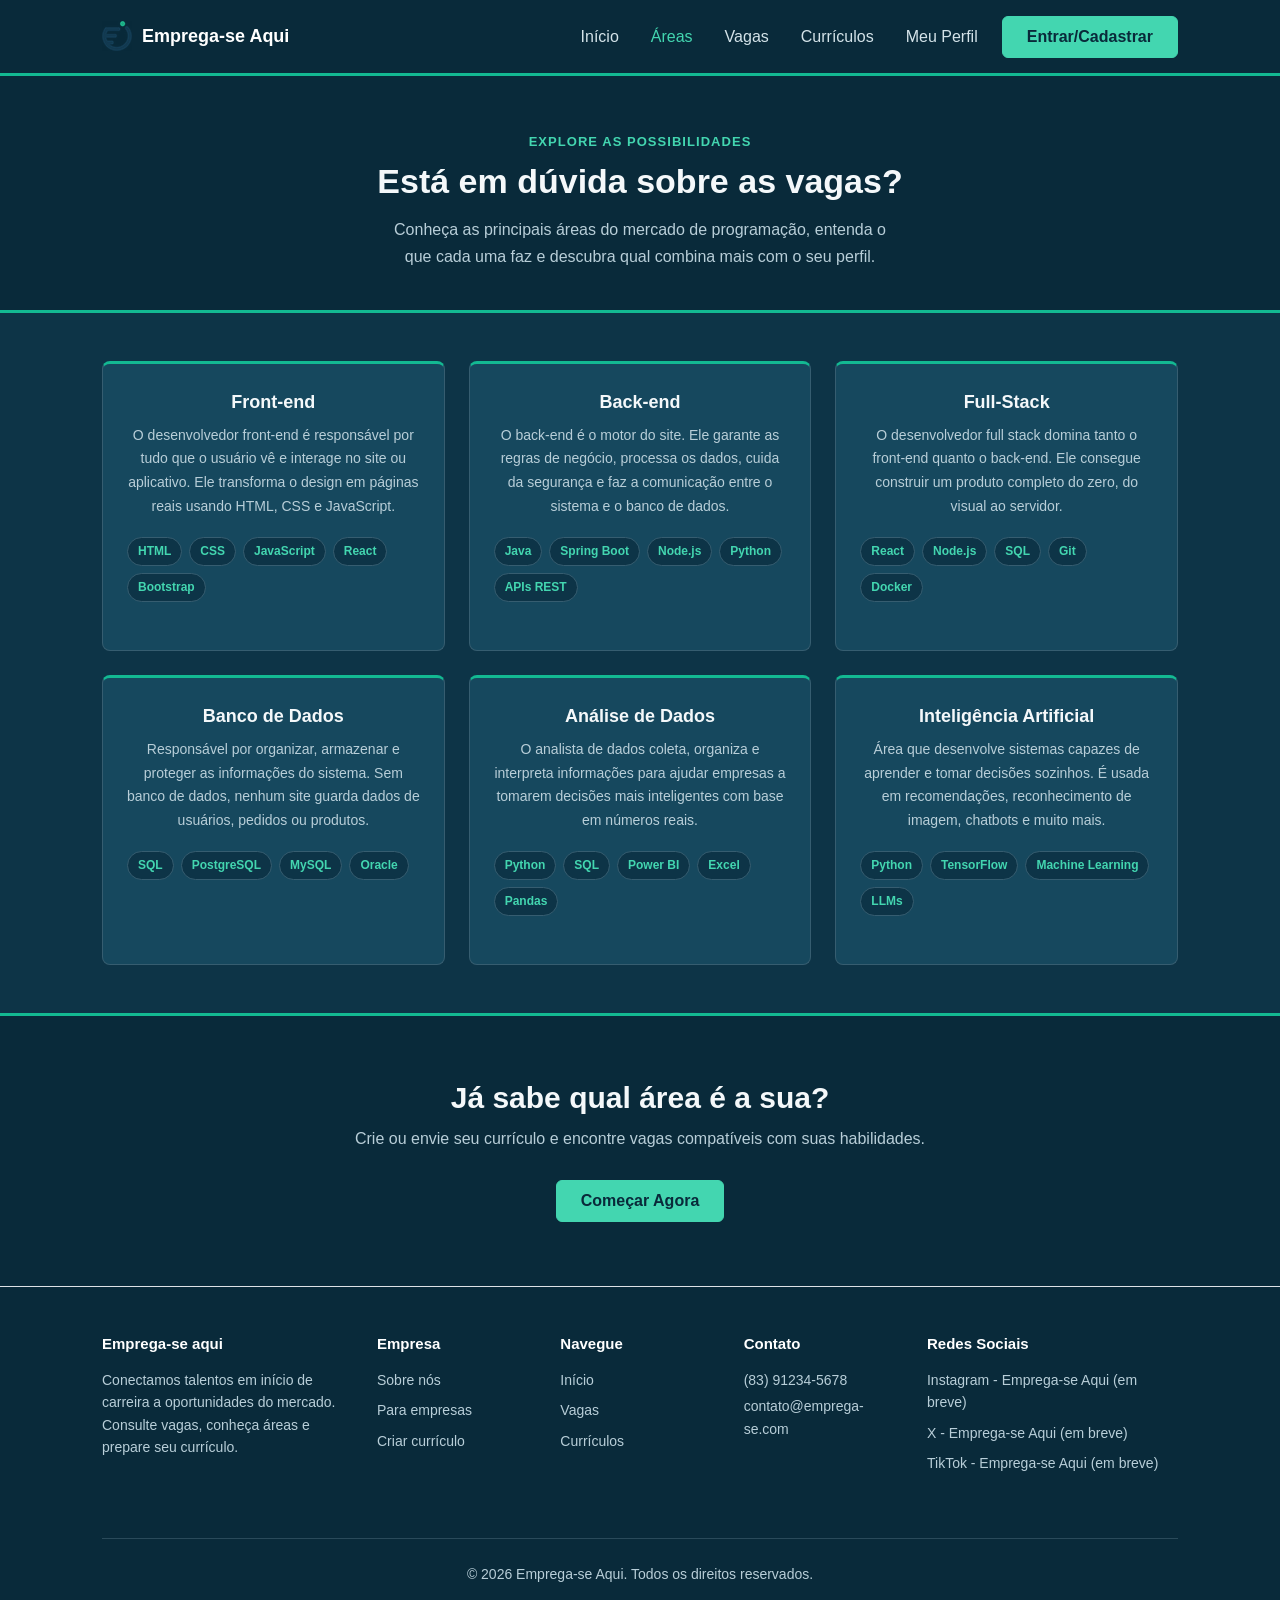
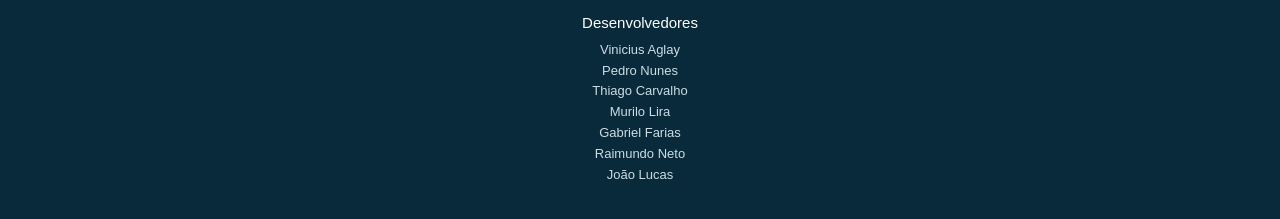
==== commit 1c404bfa: "tem que arrumar" ====
--- a/area.html
+++ b/area.html
@@ -7,9 +7,7 @@
 
     <title>Áreas — Emprega-se Aqui</title>
 
-    <link href="https://cdn.jsdelivr.net/npm/bootstrap@5.3.8/dist/css/bootstrap.min.css" rel="stylesheet"
-        integrity="sha384-sRIl4kxILFvY47J16cr9ZwB07vP4J8+LH7qKQnuqkuIAvNWLzeN8tE5YBujZqJLB"
-        crossorigin="anonymous">
+    <link rel="stylesheet" href="https://cdn.jsdelivr.net/npm/bootstrap@5.3.8/dist/css/bootstrap.min.css">
 
     <link rel="stylesheet" href="styles.css">
 </head>
@@ -19,28 +17,21 @@
     <nav class="navbar navbar-expand-lg" data-bs-theme="dark">
       <div class="container">
         <a class="navbar-brand" href="index.html">
-          <img src ="logo_emprega_se_aqui_30x35.png" alt="Logo" width="30" height="34" class="d-inline-block align-text-top"/>
+          <img src="logo_emprega_se_aqui_30x35.png" alt="Logo Emprega-se Aqui" width="30" height="35">
           Emprega-se Aqui
         </a>
-        <a class="btn btn-primary acesso-empresa" href="empresa.html" target="_blank" rel="noopener noreferrer">Entrar/Cadastrar</a>
-        <button class="navbar-toggler" type="button" data-bs-toggle="collapse" data-bs-target="#navbarNav" aria-controls="navbarNav" aria-expanded="false" aria-label="Abrir menu">
+        <button class="navbar-toggler" type="button" data-bs-toggle="collapse" data-bs-target="#navbarNav"
+          aria-controls="navbarNav" aria-expanded="false" aria-label="Abrir menu">
           <span class="navbar-toggler-icon"></span>
         </button>
         <div class="collapse navbar-collapse" id="navbarNav">
-          <ul class="navbar-nav">
-            <li class="nav-item">
-              <a class="nav-link active" aria-current="page" href="index.html">Inicio</a>
-            </li>
-            <li class="nav-item">
-              <a class="nav-link" href="area.html">Area</a>
-            </li>
-
-            <li class="nav-item">
-              <a class="nav-link" href="vagas.html">vagas</a>
-            </li>
-            <li class="nav-item">
-              <a class="nav-link" href="curriculo.html">Currículos</a>
-            </li>
+          <ul class="navbar-nav align-items-lg-center">
+            <li class="nav-item"><a class="nav-link" href="index.html">Início</a></li>
+            <li class="nav-item"><a class="nav-link active" aria-current="page" href="area.html">Áreas</a></li>
+            <li class="nav-item"><a class="nav-link" href="vagas.html">Vagas</a></li>
+            <li class="nav-item"><a class="nav-link" href="curriculo.html">Currículos</a></li>
+            <li class="nav-item"><a class="nav-link" href="perfil.html">Meu Perfil</a></li>
+            <li class="nav-item"><a class="btn btn-primary acesso-empresa" href="empresa.html">Entrar/Cadastrar</a></li>
           </ul>
         </div>
       </div>
@@ -186,18 +177,17 @@
                 <div class="col-md-3 mb-4">
                     <h5 class="fw-bold mb-3">Emprega-se aqui</h5>
                     <p class="text-muted small">
-                        Conectamos talentos em início de carreira às melhores
-                        oportunidades do mercado, com análise inteligente de
-                        compatibilidade de perfil.
+                        Conectamos talentos em início de carreira a oportunidades do mercado.
+              Consulte vagas, conheça áreas e prepare seu currículo.
                     </p>
                 </div>
 
                 <div class="col-md-2 mb-4">
                     <h5 class="fw-bold mb-3">Empresa</h5>
                     <ul class="list-unstyled small">
-                        <li class="mb-2"><a href="#" class="text-decoration-none text-secondary">Sobre nós</a></li>
-                        <li class="mb-2"><a href="#" class="text-decoration-none text-secondary">Para empresas</a></li>
-                        <li class="mb-2"><a href="#" class="text-decoration-none text-secondary">Criar currículo</a></li>
+                        <li class="mb-2"><a href="index.html#sobre-nos" class="text-decoration-none text-secondary">Sobre nós</a></li>
+                        <li class="mb-2"><a href="empresa.html" class="text-decoration-none text-secondary">Para empresas</a></li>
+                        <li class="mb-2"><a href="curriculo.html" class="text-decoration-none text-secondary">Criar currículo</a></li>
                     </ul>
                 </div>
 
@@ -205,8 +195,8 @@
                     <h5 class="fw-bold mb-3">Navegue</h5>
                     <ul class="list-unstyled small">
                         <li class="mb-2"><a href="index.html" class="text-decoration-none text-secondary">Início</a></li>
-                        <li class="mb-2"><a href="#" class="text-decoration-none text-secondary">Vagas</a></li>
-                        <li class="mb-2"><a href="#" class="text-decoration-none text-secondary">Currículos</a></li>
+                        <li class="mb-2"><a href="vagas.html" class="text-decoration-none text-secondary">Vagas</a></li>
+                        <li class="mb-2"><a href="curriculo.html" class="text-decoration-none text-secondary">Currículos</a></li>
                     </ul>
                 </div>
 
@@ -219,9 +209,9 @@
                 <div class="col-md-3 mb-4">
                     <h5 class="fw-bold mb-3">Redes Sociais</h5>
                     <ul class="list-unstyled small">
-                        <li class="mb-2"><a href="#" class="text-decoration-none text-secondary">Instagram - Emprega-se Aqui</a></li>
-                        <li class="mb-2"><a href="#" class="text-decoration-none text-secondary">X - Emprega-se Aqui</a></li>
-                        <li class="mb-2"><a href="#" class="text-decoration-none text-secondary">TikTok - Emprega-se Aqui</a></li>
+                        <li class="mb-2"><span class="text-secondary">Instagram - Emprega-se Aqui (em breve)</span></li>
+                        <li class="mb-2"><span class="text-secondary">X - Emprega-se Aqui (em breve)</span></li>
+                        <li class="mb-2"><span class="text-secondary">TikTok - Emprega-se Aqui (em breve)</span></li>
                     </ul>
                 </div>
             </div>
@@ -247,9 +237,9 @@
         </div>
     </footer>
 
-    <script src="https://cdn.jsdelivr.net/npm/bootstrap@5.3.8/dist/js/bootstrap.bundle.min.js"
-        integrity="sha384-FKyoEForCGlyvwx9Hj09JcYn3nv7wiPVlz7YYwJvWVcXK/BmnVDxM+D2scQbITxI"
-        crossorigin="anonymous"></script>
+    
+    <script src="https://cdn.jsdelivr.net/npm/bootstrap@5.3.8/dist/js/bootstrap.bundle.min.js"></script>
+    <script src="script.js"></script>
 </body>
 
 </html>
--- a/styles.css
+++ b/styles.css
@@ -1,10 +1,3 @@
-/* =============================================
-   styles.css — Emprega-se Aqui
-   ============================================= */
-
-
-/* ===== GERAL ===== */
-
 body {
     font-family: Arial, sans-serif;
     background-color: #0d3447;
@@ -27,7 +20,10 @@
 
 p {
     margin-bottom: 18px;
-}
+     
+}
+
+
 
 a {
     color: #43d6b0;
@@ -38,7 +34,7 @@
 }
 
 
-/* ===== NAVBAR ===== */
+/*  NAVBAR  */
 
 .navbar {
     background-color: #092a3a;
@@ -80,7 +76,7 @@
 }
 
 
-/* ===== BANNER E NÚMEROS ===== */
+/* BANNER E NÚMEROS */
 
 #carouselBanner {
     max-width: 900px;
@@ -115,7 +111,7 @@
 }
 
 
-/* ===== COMO FUNCIONA ===== */
+/*  COMO FUNCIONA */
 
 .como-funciona {
     text-align: center;
@@ -147,7 +143,7 @@
 }
 
 
-/* ===== CARDS GERAIS ===== */
+/* CARDS GERAIS*/
 
 .card {
     background-color: #16485e;
@@ -156,7 +152,7 @@
 
 .text-muted,
 .card-subtitle.text-body-secondary {
-    color: #b8ced8 !important;
+    color: #b8ced8;
 }
 
 .card-body {
@@ -189,7 +185,7 @@
 }
 
 
-/* ===== QUEM SOMOS E FAQ ===== */
+/*  QUEM SOMOS E FAQ */
 
 .quem-somos,
 .faq-section {
@@ -250,8 +246,7 @@
     color: #d4e3e9;
 }
 
-
-/* ===== COMENTÁRIOS ===== */
+/*  COMENTÁRIOS  */
 
 .comments-section {
     margin-top: 40px;
@@ -352,13 +347,13 @@
 .btn-primary:hover,
 .btn-primary:focus-visible,
 .btn-primary:active {
-    background-color: #8aebcf !important;
-    border-color: #8aebcf !important;
-    color: #092a3a !important;
-}
-
-
-/* ===== PÁGINA DE ÁREAS ===== */
+    background-color: #8aebcf ;
+    border-color: #8aebcf ;
+    color: #092a3a ;
+}
+
+
+/*  PÁGINA DE ÁREAS  */
 
 .areas-hero {
     background-color: #092a3a;
@@ -475,7 +470,7 @@
 }
 
 
-/* ===== PÁGINA DE VAGAS ===== */
+/*  PÁGINA DE VAGAS  */
 
 .vagas-hero {
     background-color: #092a3a;
@@ -738,7 +733,6 @@
     font-weight: 600;
     cursor: pointer;
     transition: border-color 0.2s, color 0.2s;
-    display: none;
 }
 
 .btn-ghost:hover {
@@ -871,40 +865,1145 @@
     margin-bottom: 28px;
 }
 
-/* Responsivo vagas */
-@media (max-width: 768px) {
-    .vagas-layout {
-        grid-template-columns: 1fr;
-    }
-
-    .vagas-filtros {
-        position: static;
-    }
-
-    .vaga-card {
-        grid-template-columns: auto 1fr;
-    }
-
-    .vaga-lado {
-        grid-column: 1 / -1;
-        flex-direction: row;
-        justify-content: space-between;
-        border-top: 1px solid #365d70;
-        padding-top: 10px;
-        align-items: center;
-    }
-
-    .btn-ghost {
-        display: inline-flex;
-    }
-}
-
-
-/* ===== FOOTER ===== */
+/* Meu perfil */
+.perfil-header {
+    display: flex;
+    align-items: center;
+    gap: 20px;
+    flex-wrap: wrap;
+}
+
+.perfil-avatar {
+    width: 64px;
+    height: 64px;
+    border-radius: 16px;
+    background-color: #43d6b0;
+    color: #092a3a;
+    font-size: 22px;
+    font-weight: 800;
+    display: flex;
+    align-items: center;
+    justify-content: center;
+    flex-shrink: 0;
+}
+
+.perfil-nome {
+    font-size: 22px;
+    font-weight: 800;
+    color: #f4f8fa;
+    margin-bottom: 4px;
+}
+
+.perfil-area {
+    font-size: 14px;
+    color: #b8ced8;
+    margin-bottom: 10px;
+}
+
+.perfil-badges {
+    display: flex;
+    flex-wrap: wrap;
+    gap: 8px;
+}
+
+.perfil-badge {
+    background-color: #1c5369;
+    color: #43d6b0;
+    border: 1px solid #365d70;
+    font-size: 12px;
+    font-weight: 600;
+    padding: 4px 12px;
+    border-radius: 50px;
+}
+
+
+/*  BARRA DE COMPLETUDE  */
+
+.perfil-progress-label {
+    display: flex;
+    justify-content: space-between;
+    font-size: 13px;
+    font-weight: 600;
+    color: #b8ced8;
+    margin-bottom: 8px;
+}
+
+.perfil-progress-pct {
+    color: #43d6b0;
+}
+
+.perfil-progress-dica {
+    font-size: 12px;
+    color: #527b8e;
+    margin-top: 6px;
+    margin-bottom: 0;
+}
+
+
+/*  CARDS DO PERFIL  */
+
+.perfil-card {
+    background-color: #16485e;
+    border: 1px solid #365d70;
+    border-radius: 8px;
+    padding: 24px;
+}
+
+.perfil-card-titulo {
+    font-size: 15px;
+    font-weight: 700;
+    color: #f4f8fa;
+    margin-bottom: 18px;
+}
+
+
+/*  LISTA DE INFORMAÇÕES  */
+
+.perfil-info-lista {
+    list-style: none;
+    padding: 0;
+    margin: 0;
+    display: flex;
+    flex-direction: column;
+}
+
+.perfil-info-lista li {
+    display: flex;
+    justify-content: space-between;
+    font-size: 14px;
+    padding: 10px 0;
+    border-bottom: 1px solid #1c5369;
+}
+
+.perfil-info-lista li:last-child {
+    border-bottom: none;
+}
+
+.perfil-info-chave {
+    color: #b8ced8;
+    font-weight: 500;
+}
+
+.perfil-info-valor {
+    color: #f4f8fa;
+    font-weight: 600;
+    text-align: right;
+}
+
+/*  CARDS DE ESTATÍSTICAS  */
+
+.perfil-stat-card {
+    background-color: #16485e;
+    border: 1px solid #365d70;
+    border-radius: 8px;
+    padding: 20px 16px;
+    display: flex;
+    flex-direction: column;
+    align-items: center;
+    text-align: center;
+    gap: 4px;
+}
+
+.perfil-stat-icone {
+    font-size: 22px;
+    margin-bottom: 6px;
+}
+
+.perfil-stat-num {
+    font-size: 26px;
+    font-weight: 800;
+    color: #f4f8fa;
+    line-height: 1;
+}
+
+.perfil-stat-label {
+    font-size: 12px;
+    color: #b8ced8;
+}
+
+
+/*  VAGAS COMPATÍVEIS  */
+
+.vaga-item {
+    display: flex;
+    align-items: center;
+    gap: 14px;
+    background-color: #1c5369;
+    border-radius: 8px;
+    padding: 12px;
+    margin-bottom: 10px;
+}
+
+.vaga-item:last-child {
+    margin-bottom: 0;
+}
+
+.vaga-item-logo {
+    width: 38px;
+    height: 38px;
+    border-radius: 10px;
+    font-size: 13px;
+    font-weight: 800;
+    color: white;
+    display: flex;
+    align-items: center;
+    justify-content: center;
+    flex-shrink: 0;
+}
+
+.logo-azul    { background-color: #1a3c8f; }
+.logo-roxo    { background-color: #5b21b6; }
+.logo-verde   { background-color: #065f46; }
+.logo-laranja { background-color: #92400e; }
+
+.vaga-item-info {
+    flex: 1;
+}
+
+.vaga-item-titulo {
+    font-size: 14px;
+    font-weight: 700;
+    color: #f4f8fa;
+    margin-bottom: 2px;
+}
+
+.vaga-item-empresa {
+    font-size: 12px;
+    color: #b8ced8;
+    margin-bottom: 0;
+}
+
+.vaga-item-compat {
+    font-size: 14px;
+    font-weight: 800;
+    flex-shrink: 0;
+}
+
+.compat-alta  { color: #43d6b0; }
+.compat-media { color: #f5820a; }
+
+
+/*  MODAL DE EDIÇÃO  */
+
+.perfil-modal {
+    background-color: #0d3447;
+    border: 1px solid #365d70;
+    color: #d4e3e9;
+}
+
+.perfil-modal-header {
+    background-color: #092a3a;
+    border-bottom: 1px solid #365d70;
+}
+
+.perfil-modal-header .modal-title {
+    color: #f4f8fa;
+    font-weight: 700;
+}
+
+.perfil-modal-footer {
+    background-color: #092a3a;
+    border-top: 1px solid #365d70;
+}
+
+.modal-secao-titulo {
+    font-size: 14px;
+    font-weight: 700;
+    color: #43d6b0;
+    margin-bottom: 12px;
+    padding-bottom: 6px;
+    border-bottom: 1px solid #1c5369;
+}
+
+.modal-chips {
+    display: flex;
+    flex-wrap: wrap;
+    gap: 8px;
+}
+
+.modal-chip {
+    background-color: #1c5369;
+    color: #b8ced8;
+    border: 1.5px solid #365d70;
+    font-size: 13px;
+    font-weight: 600;
+    padding: 6px 14px;
+    border-radius: 50px;
+    cursor: pointer;
+    transition: all 0.15s;
+    user-select: none;
+}
+
+.modal-chip:hover {
+    border-color: #43d6b0;
+    color: #43d6b0;
+}
+
+.modal-chip.selecionado {
+    background-color: #0d3447;
+    border-color: #43d6b0;
+    color: #43d6b0;
+}
+
+.perfil-modal .form-select {
+    background-color: #0d3447;
+    color: #f4f8fa;
+    border-color: #527b8e;
+}
+
+/*Empresa*/
+
+
+/*  NAVBAR DA EMPRESA  */
+
+.empresa-nav-nome {
+    font-size: 14px;
+    font-weight: 600;
+    color: #d4e3e9;
+}
+
+.empresa-nav-avatar {
+    width: 34px;
+    height: 34px;
+    border-radius: 8px;
+    background-color: #43d6b0;
+    color: #092a3a;
+    font-size: 13px;
+    font-weight: 800;
+    display: flex;
+    align-items: center;
+    justify-content: center;
+}
+
+
+/*  CABEÇALHO DA EMPRESA  */
+
+.empresa-header {
+    display: flex;
+    align-items: center;
+    gap: 24px;
+    flex-wrap: wrap;
+}
+
+.empresa-avatar-grande {
+    width: 72px;
+    height: 72px;
+    border-radius: 16px;
+    background-color: #43d6b0;
+    color: #092a3a;
+    font-size: 26px;
+    font-weight: 800;
+    display: flex;
+    align-items: center;
+    justify-content: center;
+    flex-shrink: 0;
+}
+
+.empresa-nome {
+    font-size: 24px;
+    font-weight: 800;
+    color: #f4f8fa;
+    margin-bottom: 4px;
+}
+
+.empresa-descricao {
+    font-size: 14px;
+    color: #b8ced8;
+    margin-bottom: 16px;
+}
+
+.empresa-stats-row {
+    display: flex;
+    gap: 28px;
+    flex-wrap: wrap;
+}
+
+.empresa-stat {
+    display: flex;
+    flex-direction: column;
+    align-items: center;
+    gap: 2px;
+}
+
+.empresa-stat strong {
+    font-size: 22px;
+    font-weight: 800;
+    color: #43d6b0;
+    line-height: 1;
+}
+
+.empresa-stat span {
+    font-size: 12px;
+    color: #b8ced8;
+}
+
+
+/*  ABAS DE VAGAS  */
+
+.empresa-abas {
+    display: flex;
+    gap: 8px;
+    flex-wrap: wrap;
+    border-bottom: 2px solid #365d70;
+    padding-bottom: 0;
+}
+
+.empresa-aba {
+    background: transparent;
+    border: none;
+    color: #b8ced8;
+    font-size: 14px;
+    font-weight: 600;
+    padding: 10px 18px;
+    cursor: pointer;
+    border-bottom: 3px solid transparent;
+    margin-bottom: -2px;
+    display: flex;
+    align-items: center;
+    gap: 8px;
+    transition: color 0.15s;
+}
+
+.empresa-aba:hover {
+    color: #f4f8fa;
+}
+
+.empresa-aba.ativa {
+    color: #43d6b0;
+    border-bottom-color: #43d6b0;
+}
+
+.aba-badge {
+    background-color: #1c5369;
+    color: #b8ced8;
+    font-size: 11px;
+    font-weight: 700;
+    padding: 2px 8px;
+    border-radius: 50px;
+}
+
+.empresa-aba.ativa .aba-badge {
+    background-color: rgba(67, 214, 176, 0.15);
+    color: #43d6b0;
+}
+
+
+/*  LAYOUT PRINCIPAL  */
+
+.empresa-layout {
+    display: grid;
+    grid-template-columns: 320px 1fr;
+    gap: 24px;
+    align-items: start;
+}
+
+
+/*  LISTA DE CANDIDATOS  */
+
+.candidatos-filtros {
+    display: flex;
+    flex-wrap: wrap;
+    gap: 6px;
+}
+
+.candidato-card {
+    display: flex;
+    align-items: center;
+    gap: 12px;
+    background-color: #16485e;
+    border: 1.5px solid #365d70;
+    border-radius: 8px;
+    padding: 14px;
+    cursor: pointer;
+    transition: border-color 0.15s, background 0.15s;
+    margin-bottom: 8px;
+}
+
+.candidato-card:hover {
+    border-color: #527b8e;
+    background-color: #1c5369;
+}
+
+.candidato-card.selecionado {
+    border-color: #43d6b0;
+    background-color: #1c5369;
+}
+
+.cand-avatar {
+    width: 40px;
+    height: 40px;
+    border-radius: 10px;
+    font-size: 14px;
+    font-weight: 800;
+    color: white;
+    display: flex;
+    align-items: center;
+    justify-content: center;
+    flex-shrink: 0;
+}
+
+.cand-avatar.grande {
+    width: 56px;
+    height: 56px;
+    border-radius: 14px;
+    font-size: 20px;
+}
+
+.cand-info {
+    flex: 1;
+    min-width: 0;
+}
+
+.cand-nome {
+    font-size: 14px;
+    font-weight: 700;
+    color: #f4f8fa;
+    margin-bottom: 2px;
+    white-space: nowrap;
+    overflow: hidden;
+    text-overflow: ellipsis;
+}
+
+.cand-sub {
+    font-size: 12px;
+    color: #b8ced8;
+    margin-bottom: 0;
+    white-space: nowrap;
+    overflow: hidden;
+    text-overflow: ellipsis;
+}
+
+.cand-lado {
+    display: flex;
+    flex-direction: column;
+    align-items: flex-end;
+    gap: 5px;
+    flex-shrink: 0;
+}
+
+.cand-compat {
+    font-size: 14px;
+    font-weight: 800;
+}
+
+.cand-compat.alta   { color: #43d6b0; }
+.cand-compat.media  { color: #f5820a; }
+.cand-compat.baixa  { color: #e05252; }
+
+.cand-status {
+    font-size: 11px;
+    font-weight: 700;
+    padding: 3px 9px;
+    border-radius: 50px;
+}
+
+.cand-status.analise  { background-color: rgba(245,130,10,.15); color: #f5820a; }
+.cand-status.aprovado { background-color: rgba(67,214,176,.15); color: #43d6b0; }
+.cand-status.reprovado { background-color: rgba(224,82,82,.15); color: #e05252; }
+
+
+/*  PAINEL DE ANÁLISE  */
+
+.analise-painel {
+    display: flex;
+    flex-direction: column;
+    gap: 0;
+}
+
+.analise-header {
+    display: flex;
+    align-items: center;
+    gap: 16px;
+    margin-bottom: 20px;
+    flex-wrap: wrap;
+}
+
+.analise-nome {
+    font-size: 20px;
+    font-weight: 800;
+    color: #f4f8fa;
+    margin-bottom: 4px;
+}
+
+.analise-sub {
+    font-size: 13px;
+    color: #b8ced8;
+    margin-bottom: 0;
+}
+
+.analise-card {
+    background-color: #16485e;
+    border: 1px solid #365d70;
+    border-radius: 8px;
+    padding: 22px;
+    margin-bottom: 16px;
+}
+
+.analise-card-titulo {
+    font-size: 15px;
+    font-weight: 700;
+    color: #f4f8fa;
+    margin-bottom: 16px;
+}
+
+.analise-label {
+    font-size: 12px;
+    font-weight: 700;
+    text-transform: uppercase;
+    letter-spacing: 0.06em;
+    color: #b8ced8;
+    margin-bottom: 10px;
+}
+
+
+/*  COMPATIBILIDADE  */
+
+.compat-grande {
+    margin-bottom: 20px;
+}
+
+.compat-numero-grande {
+    font-size: 36px;
+    font-weight: 800;
+    color: #43d6b0;
+    line-height: 1;
+    margin-bottom: 10px;
+}
+
+.compat-barra-wrap {
+    background-color: #0d3447;
+    border-radius: 50px;
+    height: 10px;
+    margin-bottom: 8px;
+    overflow: hidden;
+}
+
+.compat-barra {
+    height: 100%;
+    border-radius: 50px;
+    transition: width 0.4s;
+}
+
+.compat-desc {
+    font-size: 13px;
+    color: #b8ced8;
+    margin-bottom: 0;
+}
+
+
+/*  REQUISITOS  */
+
+.requisitos-lista {
+    display: flex;
+    flex-direction: column;
+    gap: 8px;
+}
+
+.requisito {
+    display: flex;
+    align-items: center;
+    gap: 10px;
+    padding: 10px 14px;
+    border-radius: 8px;
+    font-size: 14px;
+    font-weight: 600;
+}
+
+.requisito.tem    { background-color: rgba(67,214,176,.1); color: #43d6b0; }
+.requisito.nao-tem { background-color: rgba(255,255,255,.04); color: #b8ced8; }
+
+.req-icone { font-size: 15px; }
+.req-nome  { flex: 1; }
+.req-status {
+    font-size: 12px;
+    font-weight: 500;
+    opacity: 0.75;
+}
+
+
+/*  FEEDBACK  */
+
+.feedback-cols {
+    display: grid;
+    grid-template-columns: 1fr 1fr;
+    gap: 16px;
+}
+
+.feedback-grupo {
+    display: flex;
+    flex-direction: column;
+    gap: 8px;
+}
+
+.feedback-label {
+    font-size: 13px;
+    font-weight: 700;
+    display: block;
+}
+
+.feedback-label.positivo { color: #43d6b0; }
+.feedback-label.negativo { color: #e05252; }
+.feedback-label.neutro   { color: #b8ced8; }
+
+
+/*  PARECER FINAL  */
+
+.analise-parecer-desc {
+    font-size: 14px;
+    color: #b8ced8;
+    margin-bottom: 16px;
+}
+
+.parecer-botoes {
+    display: flex;
+    gap: 10px;
+    flex-wrap: wrap;
+    margin-bottom: 14px;
+}
+
+.btn-parecer {
+    flex: 1;
+    min-width: 140px;
+    padding: 11px 16px;
+    border-radius: 8px;
+    font-size: 13px;
+    font-weight: 700;
+    border: 2px solid transparent;
+    cursor: pointer;
+    transition: all 0.15s;
+    background-color: #0d3447;
+    color: #b8ced8;
+    border-color: #365d70;
+}
+
+.btn-parecer:hover { border-color: #527b8e; color: #f4f8fa; }
+
+.btn-parecer.aprovar.ativo  { background-color: rgba(67,214,176,.15); border-color: #43d6b0; color: #43d6b0; }
+.btn-parecer.reprovar.ativo { background-color: rgba(224,82,82,.15);  border-color: #e05252; color: #e05252; }
+.btn-parecer.pendente.ativo { background-color: rgba(245,130,10,.15); border-color: #f5820a; color: #f5820a; }
+
+.parecer-aviso {
+    font-size: 14px;
+    font-weight: 600;
+    padding: 10px 14px;
+    background-color: #0d3447;
+    border-radius: 8px;
+    border: 1px solid #365d70;
+}
+
+
+
+/*curriculo css*/
+
+ .cur-hero {
+    background-color: #092a3a;
+    border-bottom: 3px solid #13b992;
+    padding: 56px 0 48px;
+    text-align: center;
+}
+ 
+.cur-rotulo {
+    font-size: 13px;
+    font-weight: 700;
+    text-transform: uppercase;
+    letter-spacing: 0.08em;
+    color: #43d6b0;
+    margin-bottom: 8px;
+}
+ 
+.cur-titulo {
+    font-size: 34px;
+    font-weight: 800;
+    color: #f4f8fa;
+    margin-bottom: 12px;
+}
+ 
+.cur-subtitulo {
+    font-size: 16px;
+    color: #b8ced8;
+    max-width: 520px;
+    margin: 0 auto 36px;
+    line-height: 1.7;
+}
+ 
+.cur-stats {
+    display: flex;
+    justify-content: center;
+    gap: 48px;
+    flex-wrap: wrap;
+}
+ 
+.cur-stat strong {
+    display: block;
+    font-size: 26px;
+    font-weight: 800;
+    color: #43d6b0;
+    line-height: 1;
+    margin-bottom: 4px;
+}
+ 
+.cur-stat p {
+    font-size: 13px;
+    color: #b8ced8;
+    margin-bottom: 0;
+}
+ 
+ 
+/* ===== COMO USAR ===== */
+ 
+.cur-como-usar {
+    padding-top: 64px;
+    padding-bottom: 64px;
+}
+ 
+.cur-secao-titulo {
+    margin-bottom: 32px;
+}
+ 
+.cur-rotulo-secao {
+    font-size: 13px;
+    font-weight: 700;
+    text-transform: uppercase;
+    letter-spacing: 0.08em;
+    color: #43d6b0;
+    margin-bottom: 6px;
+}
+ 
+.cur-secao-titulo h2 {
+    font-size: 26px;
+    font-weight: 800;
+    color: #f4f8fa;
+    margin-bottom: 0;
+}
+ 
+.cur-passo {
+    background-color: #16485e;
+    border: 1px solid #365d70;
+    border-top: 3px solid #13b992;
+    border-radius: 8px;
+    padding: 24px 20px;
+    height: 100%;
+    position: relative;
+}
+ 
+.cur-passo-num {
+    position: absolute;
+    top: 14px;
+    right: 16px;
+    font-size: 32px;
+    font-weight: 800;
+    color: rgba(255, 255, 255, 0.06);
+    line-height: 1;
+}
+ 
+.cur-passo-icone {
+    font-size: 28px;
+    margin-bottom: 12px;
+}
+ 
+.cur-passo h4 {
+    font-size: 15px;
+    font-weight: 700;
+    color: #f4f8fa;
+    margin-bottom: 8px;
+}
+ 
+.cur-passo p {
+    font-size: 13px;
+    color: #b8ced8;
+    line-height: 1.6;
+    margin-bottom: 0;
+}
+ 
+ 
+/* ===== GALERIA ===== */
+ 
+.cur-galeria-secao {
+    padding-bottom: 64px;
+}
+ 
+.cur-galeria-topo {
+    margin-bottom: 28px;
+}
+ 
+.cur-card {
+    background-color: #16485e;
+    border: 1px solid #365d70;
+    border-radius: 10px;
+    overflow: hidden;
+    display: flex;
+    flex-direction: column;
+    transition: box-shadow 0.2s, transform 0.2s;
+}
+ 
+.cur-card:hover {
+    box-shadow: 0 8px 28px rgba(0, 0, 0, 0.3);
+    transform: translateY(-4px);
+}
+ 
+.cur-card-img-wrap {
+    position: relative;
+    overflow: hidden;
+}
+ 
+.cur-card-img-wrap img {
+    width: 100%;
+    height: 260px;
+    object-fit: cover;
+    object-position: top;
+    display: block;
+    transition: transform 0.3s;
+}
+ 
+.cur-card:hover .cur-card-img-wrap img {
+    transform: scale(1.03);
+}
+ 
+.cur-badge {
+    position: absolute;
+    top: 12px;
+    left: 12px;
+    font-size: 11px;
+    font-weight: 700;
+    padding: 4px 10px;
+    border-radius: 50px;
+    margin-bottom: 0;
+}
+ 
+.cur-badge.popular {
+    background-color: rgba(245, 193, 24, 0.2);
+    color: #f5c518;
+    border: 1px solid rgba(245, 193, 24, 0.4);
+}
+ 
+.cur-badge.novo {
+    background-color: rgba(67, 214, 176, 0.2);
+    color: #43d6b0;
+    border: 1px solid rgba(67, 214, 176, 0.4);
+}
+ 
+.cur-card-body {
+    padding: 20px;
+    display: flex;
+    flex-direction: column;
+    flex: 1;
+}
+ 
+.cur-card-topo {
+    display: flex;
+    align-items: center;
+    justify-content: space-between;
+    gap: 10px;
+    margin-bottom: 10px;
+}
+ 
+.cur-card-titulo {
+    font-size: 15px;
+    font-weight: 700;
+    color: #f4f8fa;
+    margin: 0;
+}
+ 
+.cur-estilo-tag {
+    font-size: 11px;
+    font-weight: 700;
+    padding: 3px 10px;
+    border-radius: 50px;
+    background-color: #0d3447;
+    color: #b8ced8;
+    border: 1px solid #365d70;
+    white-space: nowrap;
+    margin-bottom: 0;
+}
+ 
+.cur-estilo-tag.moderno {
+    background-color: rgba(67, 214, 176, 0.1);
+    color: #43d6b0;
+    border-color: #43d6b0;
+}
+ 
+.cur-estilo-tag.minimalista {
+    background-color: rgba(245, 130, 10, 0.1);
+    color: #f5820a;
+    border-color: #f5820a;
+}
+ 
+.cur-card-desc {
+    font-size: 13px;
+    color: #b8ced8;
+    line-height: 1.6;
+    margin-bottom: 14px;
+    flex: 1;
+}
+ 
+.cur-card-info {
+    display: flex;
+    gap: 14px;
+    font-size: 12px;
+    color: #527b8e;
+    margin-bottom: 16px;
+}
+ 
+.cur-card-info p {
+    margin-bottom: 0;
+}
+ 
+.cur-card-acoes .btn {
+    width: 100%;
+    font-size: 13px;
+    padding: 8px 14px;
+}
+ 
+.cur-aviso {
+    font-size: 13px;
+    color: #527b8e;
+    background-color: #16485e;
+    border: 1px solid #365d70;
+    border-left: 3px solid #f5820a;
+    border-radius: 8px;
+    padding: 12px 16px;
+}
+ 
+ 
+/* ===== CHECKLIST ===== */
+ 
+.cur-checklist-secao {
+    background-color: #092a3a;
+    border-top: 1px solid #365d70;
+    border-bottom: 1px solid #365d70;
+    padding: 64px 0;
+}
+ 
+.check-item {
+    display: flex;
+    align-items: flex-start;
+    gap: 14px;
+    background-color: #16485e;
+    border: 1px solid #365d70;
+    border-radius: 8px;
+    padding: 18px;
+    height: 100%;
+}
+ 
+.check-ok {
+    font-size: 20px;
+    flex-shrink: 0;
+    margin-top: 1px;
+    margin-bottom: 0;
+}
+ 
+.check-item strong {
+    display: block;
+    font-size: 14px;
+    font-weight: 700;
+    color: #f4f8fa;
+    margin-bottom: 4px;
+}
+ 
+.check-item p {
+    font-size: 13px;
+    color: #b8ced8;
+    line-height: 1.5;
+    margin-bottom: 0;
+}
+ 
+ 
+/* ===== FAQ ===== */
+ 
+.cur-faq-secao {
+    padding: 64px 0;
+    max-width: 760px;
+}
+ 
+.cur-accordion {
+    display: flex;
+    flex-direction: column;
+    gap: 8px;
+}
+ 
+.cur-accordion .accordion-item {
+    background-color: #16485e;
+    border: 1px solid #365d70 !important;
+    border-radius: 8px !important;
+    overflow: hidden;
+}
+ 
+.cur-accordion .accordion-header {
+    width: 100%;
+    border: 0;
+    background: transparent;
+    text-align: left;
+    font-size: 14px;
+    font-weight: 600;
+    color: #f4f8fa;
+    padding: 16px 20px;
+    cursor: pointer;
+    display: flex;
+    justify-content: space-between;
+    align-items: center;
+    user-select: none;
+    transition: background-color 0.15s;
+    margin-bottom: 0;
+}
+ 
+.cur-accordion .accordion-header::after {
+    content: '+';
+    font-size: 20px;
+    font-weight: 400;
+    color: #43d6b0;
+    flex-shrink: 0;
+    margin-left: 12px;
+    transition: transform 0.2s;
+    display: inline-block;
+}
+ 
+.cur-accordion .accordion-item.aberto .accordion-header {
+    background-color: #1c5369;
+    color: #43d6b0;
+}
+ 
+.cur-accordion .accordion-item.aberto .accordion-header::after {
+    transform: rotate(45deg);
+}
+ 
+.cur-accordion .accordion-header:hover {
+    background-color: #1c5369;
+}
+ 
+.cur-accordion .accordion-body {
+    font-size: 14px;
+    color: #b8ced8;
+    line-height: 1.7;
+    padding: 0 20px;
+    max-height: 0;
+    overflow: hidden;
+    transition: max-height 0.3s ease, padding 0.3s ease;
+}
+ 
+.cur-accordion .accordion-item.aberto .accordion-body {
+    max-height: none;
+    padding: 0 20px 16px;
+}
+
+/* RESPONSIVO */
+@media (max-width: 767.98px) {
+ 
+    .cards.container,
+    .comment-slide { flex-direction: column; }
+ 
+    .vagas-layout,
+    .empresa-layout { grid-template-columns: 1fr; }
+ 
+    .vagas-filtros { position: static; }
+ 
+    .feedback-cols { grid-template-columns: 1fr; }
+}
+
+/* Parte do footer igual as todos os arquivos */
 
 footer {
     background-color: #092a3a;
-    border-color: #365d70 !important;
+    border-color: #365d70 ;
     color: #cbdde5;
 }
 
@@ -916,11 +2015,11 @@
 
 footer .text-muted,
 footer .text-secondary {
-    color: #cbdde5 !important;
+    color: #cbdde5 ;
 }
 
 footer a:hover {
-    color: #43d6b0 !important;
+    color: #43d6b0 ;
 }
 
 footer p,
@@ -938,54 +2037,49 @@
     font-size: 13px;
 }
 
-
-/* ===== ACESSO DA EMPRESA ===== */
-.navbar .acesso-empresa {
-    order: 3;
-    margin-left: 20px;
-    white-space: nowrap;
-}
-
-.empresa-card {
-    max-width: 650px;
-    margin: 40px auto;
-    padding: 28px;
-    background-color: #092a3a;
+/* Ajustes das páginas */
+body {
+    --bs-secondary-color: #b8ced8;
+    --bs-secondary-rgb: 184, 206, 216;
+}
+
+[hidden] { display: none !important; }
+
+.empresa-card, .detalhes-vaga {
+    background-color: #16485e;
+    color: #d4e3e9;
     border: 1px solid #365d70;
     border-radius: 8px;
-}
-
-.empresa-card h1 {
-    font-size: 28px;
-    color: #43d6b0;
-}
-
-.empresa-card dd {
-    margin-bottom: 16px;
-    overflow-wrap: anywhere;
-}
-
-@media (max-width: 991px) {
-    .navbar .acesso-empresa {
-        order: 0;
-        margin-left: auto;
-        font-size: 13px;
-    }
-
-    .navbar .navbar-toggler {
-        margin-left: 10px;
-    }
-}
-
-@media (max-width: 575px) {
-    .navbar .navbar-brand {
-        font-size: 14px;
-        gap: 5px;
-        margin-right: 5px;
-    }
-
-    .navbar .navbar-toggler {
-        margin-top: 8px;
-        margin-left: auto;
-    }
-}
+    padding: 24px;
+}
+
+.empresa-card dd { margin-bottom: 14px; }
+.empresa-card dt { color: #43d6b0; }
+.empresa-card .form-select { background-color: #0d3447; color: #f4f8fa; }
+.detalhes-vaga { width: min(620px, 92vw); max-height: 85vh; }
+.detalhes-vaga::backdrop { background: rgba(0, 0, 0, 0.6); }
+.detalhes-vaga p { overflow-wrap: anywhere; white-space: pre-line; }
+.vaga-card { cursor: pointer; }
+.vagas-resultados, .vaga-info { min-width: 0; }
+.vaga-titulo-card, .perfil-info-valor { overflow-wrap: anywhere; }
+#filtroToggle { display: none; }
+#novosComentarios .card { margin-bottom: 12px; }
+
+@media (max-width: 991.98px) {
+    .navbar-nav { gap: 6px; padding-top: 12px; }
+    .navbar .acesso-empresa { margin-bottom: 8px; }
+}
+
+@media (max-width: 767.98px) {
+    .vagas-filtros { display: none; }
+    .vagas-filtros.aberto { display: grid; }
+    #filtroToggle { display: inline-block; }
+    .resultados-barra, .perfil-header { flex-wrap: wrap; }
+    .vaga-card { grid-template-columns: auto minmax(0, 1fr); }
+    .perfil-header-info { min-width: 0; }
+    .vaga-lado { grid-column: 2; align-items: flex-start; white-space: normal; }
+    .perfil-info-lista li { flex-wrap: wrap; gap: 4px; }
+    .perfil-info-valor { text-align: left; }
+    .vaga-item { flex-wrap: wrap; }
+    .navbar-brand { font-size: 16px; }
+}
